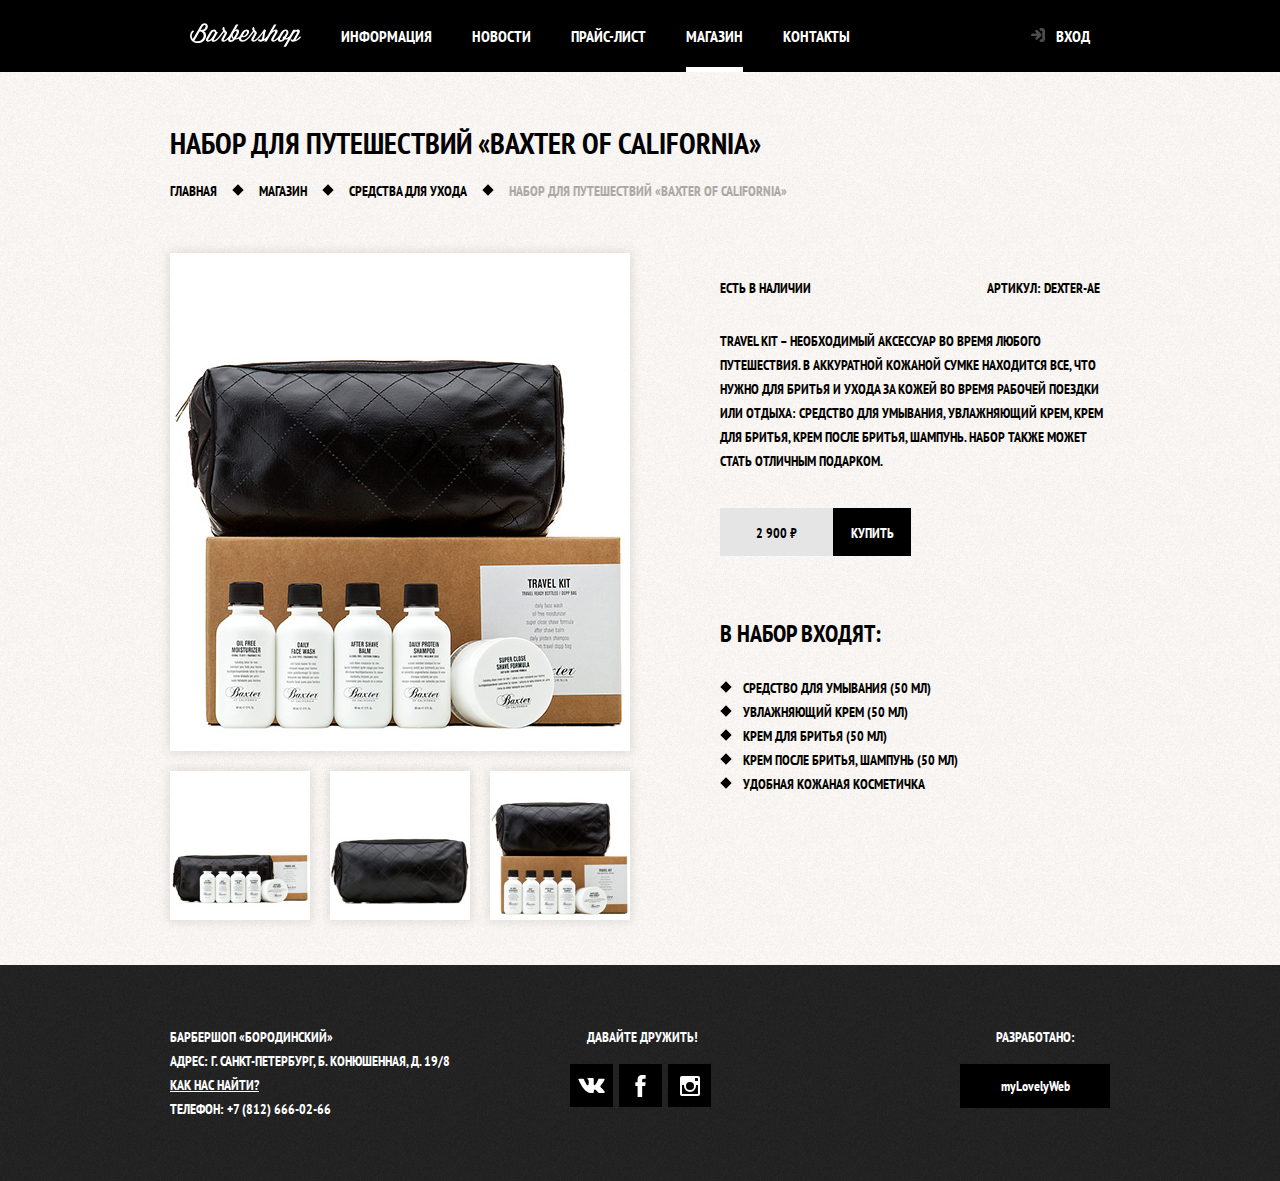
==== item.html @ a2dbd683 "first commit" ====
<!doctype html>
<html lang="ru">
<head>
  <meta charset="utf-8">
  <title>Набор для путешествий «Baxter of California»</title>
  <link href="https://fonts.googleapis.com/css?family=PT+Sans+Narrow:400,700&amp;subset=cyrillic" rel="stylesheet">
  <link href="css/normalize.css" rel="stylesheet">
  <link href="css/style.min.css" rel="stylesheet">
</head>
<body class="inner-page">
  <header class="header">
    <nav class="nav header__nav container">
      <a class="nav__logo" href="index.html">
        <img src="img/logo.svg" width="111" height="24" alt="Логотип барбершопа «Бородинский»">
      </a>
      <ul class="nav__site-nav">
        <li>
          <a class="nav__link" href="info.html">Информация</a>
        </li>
        <li>
          <a class="nav__link" href="news.html">Новости</a>
        </li>
        <li>
          <a class="nav__link" href="price.html">Прайс-лист</a>
        </li>
        <li class="site-nav__item--current">
          <a class="nav__link" href="#">Магазин</a>
        </li>
        <li>
          <a class="nav__link" href="contacts.html">Контакты</a>
        </li>
      </ul>
      <ul class="nav__user-nav">
        <li>
          <a class="login-link nav__link" href="login.html">Вход</a>
        </li>
      </ul>
    </nav>
  </header>
  <main>
    <div class="container">
      <h1 class="page-title">Набор для путешествий «Baxter of California»</h1>
      <ul class="breadcrumbs">
        <li>
          <a href="index.html">Главная</a>
        </li>
        <li>
          <a href="#">Магазин</a>
        </li>
        <li>
          <a href="#">Средства для ухода</a>
        </li>
        <li class="breadcrumbs-current">Набор для путешествий «Baxter of California»</li>
      </ul>
      <div class="catalog-columns">
        <section class="product-photos">
          <h2 class="visually-hidden">Изображения товара</h2>
          <p class="product-photos__full">
            <img src="img/product-big.jpg" width="460" height="498" alt="Фото всего набора">
          </p>
          <ul class="product-photos-preview product-photos__preview">
            <li>
              <img src="img/product-small-1.jpg" width="140" height="149" alt="Фото в анфас">
            </li>
            <li>
              <img src="img/product-small-2.jpg" width="140" height="149" alt="Фото в профиль">
            </li>
            <li>
              <img src="img/product-small-3.jpg" width="140" height="149" alt="Фото отдельной части">
            </li>
          </ul>
        </section>
        <section class="product-info">
          <h2 class="visually-hidden">Описание товара</h2>
          <div class="product-info__description">
            <p class="product-info__availability">Есть в наличии</p>
            <p class="product-article">Артикул: dexter-ae</p>
          </div>
          <p class="product-info__text">Travel Kit – необходимый аксессуар во время любого путешествия. В аккуратной кожаной сумке находится все, что нужно для бритья и ухода за кожей во время рабочей поездки или отдыха: средство для умывания, увлажняющий крем, крем для бритья, крем после бритья, шампунь. Набор также может стать отличным подарком.</p>
          <p class="product-info-price product-info__price">
            <b>2 900 ₽</b>
            <a class="btn product-info-price__btn" href="#">Купить</a>
          </p>
          <h3>В набор входят:</h3>
          <ul>
            <li>Средство для умывания (50 мл)</li>
            <li>Увлажняющий крем (50 мл)</li>
            <li>Крем для бритья (50 мл)</li>
            <li>Крем после бритья, шампунь (50 мл)</li>
            <li>Удобная кожаная косметичка</li>
          </ul>
        </section>
      </div>
    </div>
  </main>
  <footer class="footer">
    <div class="container footer__container">
      <p class="footer-contacts footer__contacts">
        Барбершоп «Бородинский»<br>
        Адрес: г. Санкт-Петербург, Б. Конюшенная, д. 19/8<br>
        <a href="img/map.html">Как нас найти?</a><br>
        Телефон: +7 (812) 666-02-66  
      </p>
      <div class="footer-social">
        <b>Давайте дружить!</b>
        <ul class="social-list footer-social__list">
          <li>
            <a class="social-btn" href="#">
              <span class="visually-hidden">Вконтакте</span>
              <svg xmlns="http://www.w3.org/2000/svg" viewBox="0 0 26.14 14.91" width="27" height="15"><path fill="#fff" d="M 26 13.47 l -0.09 -0.17 a 13.55 13.55 0 0 0 -2.6 -3 q -0.87 -0.83 -1.1 -1.12 A 1 1 0 0 1 22 8 a 10.27 10.27 0 0 1 1.22 -1.78 l 0.88 -1.16 q 2.35 -3.13 2 -4 L 26 0.94 a 0.8 0.8 0 0 0 -0.4 -0.22 a 2.14 2.14 0 0 0 -0.87 0 h -3.92 a 0.51 0.51 0 0 0 -0.27 0 h -0.3 a 0.6 0.6 0 0 0 -0.15 0.14 a 0.93 0.93 0 0 0 -0.14 0.24 a 22.22 22.22 0 0 1 -1.46 3.06 q -0.5 0.84 -0.93 1.46 a 7 7 0 0 1 -0.71 0.91 a 4.94 4.94 0 0 1 -0.52 0.47 q -0.23 0.18 -0.35 0.15 l -0.23 -0.05 a 0.9 0.9 0 0 1 -0.31 -0.33 a 1.49 1.49 0 0 1 -0.16 -0.53 V 1.6 a 3.14 3.14 0 0 0 0 -0.62 a 2.12 2.12 0 0 0 -0.14 -0.44 a 0.73 0.73 0 0 0 -0.28 -0.33 a 1.57 1.57 0 0 0 -0.46 -0.18 A 9 9 0 0 0 12.57 0 a 8.93 8.93 0 0 0 -3.25 0.33 a 1.83 1.83 0 0 0 -0.52 0.41 q -0.25 0.3 -0.07 0.33 a 1.67 1.67 0 0 1 1.16 0.59 l 0.08 0.16 a 2.6 2.6 0 0 1 0.19 0.63 a 6.32 6.32 0 0 1 0.12 1 a 10.59 10.59 0 0 1 0 1.7 q -0.07 0.71 -0.13 1.1 a 2.21 2.21 0 0 1 -0.18 0.64 a 2.69 2.69 0 0 1 -0.16 0.3 l -0.07 0.07 a 1 1 0 0 1 -0.37 0.07 a 0.86 0.86 0 0 1 -0.46 -0.19 a 3.27 3.27 0 0 1 -0.56 -0.52 a 7 7 0 0 1 -0.66 -0.93 q -0.37 -0.6 -0.76 -1.42 l -0.22 -0.39 q -0.2 -0.38 -0.56 -1.11 t -0.62 -1.43 A 0.9 0.9 0 0 0 5.2 0.9 h -0.07 a 0.93 0.93 0 0 0 -0.22 -0.16 A 1.44 1.44 0 0 0 4.6 0.65 L 0.87 0.68 A 1 1 0 0 0 0.1 0.94 L 0 1 a 0.44 0.44 0 0 0 0 0.22 a 1.08 1.08 0 0 0 0.08 0.37 Q 0.9 3.53 1.86 5.31 t 1.66 2.87 Q 4.23 9.27 5 10.24 t 1 1.24 l 0.37 0.41 l 0.34 0.33 a 8.06 8.06 0 0 0 1 0.78 a 16.34 16.34 0 0 0 1.4 0.9 a 7.6 7.6 0 0 0 1.79 0.72 a 6.19 6.19 0 0 0 2 0.22 h 1.57 a 1.08 1.08 0 0 0 0.72 -0.3 l 0.05 -0.07 a 0.9 0.9 0 0 0 0.1 -0.25 a 1.38 1.38 0 0 0 0 -0.37 a 4.48 4.48 0 0 1 0.09 -1.05 a 2.77 2.77 0 0 1 0.23 -0.71 a 1.74 1.74 0 0 1 0.29 -0.4 a 1.19 1.19 0 0 1 0.23 -0.2 h 0.11 a 0.86 0.86 0 0 1 0.77 0.21 a 4.52 4.52 0 0 1 0.83 0.79 q 0.39 0.47 0.93 1.05 a 6.41 6.41 0 0 0 1 0.87 l 0.27 0.16 a 3.31 3.31 0 0 0 0.71 0.3 a 1.53 1.53 0 0 0 0.76 0.07 l 3.48 -0.05 a 1.58 1.58 0 0 0 0.8 -0.17 a 0.68 0.68 0 0 0 0.34 -0.37 a 1.06 1.06 0 0 0 0 -0.46 a 1.71 1.71 0 0 0 -0.1 -0.36 Z" /></svg>
            </a>
          </li>
          <li><a class="social-btn" href="#"><span class="visually-hidden">Фейсбук</span><svg xmlns="http://www.w3.org/2000/svg" viewBox="0 0 10.15 21.74" width="19" height="22"><path fill="#fff" d="M 3.34 1.12 A 4.77 4.77 0 0 1 6.53 0 h 3.61 v 3.81 H 7.81 a 1.07 1.07 0 0 0 -1.09 0.83 v 2.55 h 3.42 c -0.08 1.23 -0.24 2.45 -0.41 3.67 h -3 v 10.87 H 2.21 V 10.86 H 0 V 7.21 h 2.19 V 3.66 a 3.83 3.83 0 0 1 1.15 -2.54 Z" /></svg></a></li>
          <li><a class="social-btn" href="#"><span class="visually-hidden">Инстаграм</span><svg xmlns="http://www.w3.org/2000/svg" viewBox="0 0 20 20" width="20" height="20"><path fill="#fff" d="M 18 0 H 2 a 2 2 0 0 0 -2 2 v 16 a 2 2 0 0 0 2 2 h 16 a 2 2 0 0 0 2 -2 V 2 a 2 2 0 0 0 -2 -2 Z m -8 6 a 4 4 0 1 1 -4 4 a 4 4 0 0 1 4 -4 Z M 2.5 18 a 0.47 0.47 0 0 1 -0.5 -0.5 V 9 h 2.1 a 3.4 3.4 0 0 0 -0.1 1 a 6 6 0 1 0 12 0 a 3.4 3.4 0 0 0 -0.1 -1 H 18 v 8.5 a 0.47 0.47 0 0 1 -0.5 0.5 Z M 18 4.5 a 0.47 0.47 0 0 1 -0.5 0.5 h -2 a 0.47 0.47 0 0 1 -0.5 -0.5 v -2 a 0.47 0.47 0 0 1 0.5 -0.5 h 2 a 0.47 0.47 0 0 1 0.5 0.5 Z" /></svg></a></li>
        </ul>
      </div><!-- footer-social -->
      <p class="footer-copyright footer__copyright">
        <b>Разработано:</b>
        <a class="btn footer-copyright__btn" href="https://github.com/myLovelyWeb">myLovelyWeb</a>
      </p>
    </div><!-- container footer__container -->
  </footer>
  <section class="modal modal-login">
    <h2>Личный кабинет</h2>
    <p class="modal-login__description">Введите пожалуйста свой логин и пароль</p>
    <form class="login-form" action="https://echo.htmlacademy.ru" method="post">
      <p>
        <label class="visually-hidden" for="user-login">Логин</label>
        <input class="login-form__icon-user" id="user-login" type="text" name="login" placeholder="Логин">
      </p>
      <p>
        <label class="visually-hidden" for="user-password">Пароль</label>
        <input class="login-form__icon-password" id="user-password" type="password" name="password" placeholder="Пароль">
      </p>
      <p class="login-password-info login-form__login-password-info">
        <label class="login-checkbox login-password-info__checkbox">
          <input class="visually-hidden" type="checkbox" name="remember">
          <span class="login-checkbox__indicator"></span>
          Запомните меня
        </label>
        <a class="login-password-info__restore" href="#">Я забыл пароль!</a>
      </p>
      <button class="btn login-form__btn" type="submit">Войти</button>
    </form>
    <button class="modal-close" type="button"><span class="visually-hidden">Закрыть</span></button>
  </section>
  <script src="js/login-popup.min.js"></script>
</body>
</html>
---- css/style.min.css ----
@-webkit-keyframes bounce{0%{-webkit-transform:translateY(-2000px);transform:translateY(-2000px)}70%{-webkit-transform:translateY(30px);transform:translateY(30px)}90%{-webkit-transform:translateY(-10px);transform:translateY(-10px)}to{-webkit-transform:translateY(0);transform:translateY(0)}}@keyframes bounce{0%{-webkit-transform:translateY(-2000px);transform:translateY(-2000px)}70%{-webkit-transform:translateY(30px);transform:translateY(30px)}90%{-webkit-transform:translateY(-10px);transform:translateY(-10px)}to{-webkit-transform:translateY(0);transform:translateY(0)}}@-webkit-keyframes shake{0%,to{-webkit-transform:translateX(0);transform:translateX(0)}10%,30%,50%,70%,90%{-webkit-transform:translateX(-10px);transform:translateX(-10px)}20%,40%,60%,80%{-webkit-transform:translateX(10px);transform:translateX(10px)}}@keyframes shake{0%,to{-webkit-transform:translateX(0);transform:translateX(0)}10%,30%,50%,70%,90%{-webkit-transform:translateX(-10px);transform:translateX(-10px)}20%,40%,60%,80%{-webkit-transform:translateX(10px);transform:translateX(10px)}}.index-page,.inner-page{min-width:960px;background-color:#000;background-image:url(../img/bg.jpg);background-position:top center;background-repeat:no-repeat}.inner-page{background-color:#f9f6f3;background-image:url(../img/pattern-light.jpg);background-position:0 0;background-repeat:repeat}.container{width:940px;margin:0 auto;padding:0 10px}.nav__container{display:-webkit-box;display:-ms-flexbox;display:flex;-webkit-box-pack:justify;-ms-flex-pack:justify;justify-content:space-between}.visually-hidden:not(:focus):not(:active),input[type=checkbox].visually-hidden,input[type=radio].visually-hidden{position:absolute;width:1px;height:1px;margin:-1px;padding:0;border:0;white-space:nowrap;-webkit-clip-path:inset(100%);clip-path:inset(100%);clip:rect(0 0 0 0);overflow:hidden}img{max-width:100%;height:auto}.btn{display:inline-block;min-width:140px;padding:10px 25px;border:0;-webkit-box-sizing:border-box;box-sizing:border-box;font-size:14px;line-height:18px;font-family:"PT Sans Narrow",sans-serif;font-weight:700;text-align:center;text-decoration:none;text-transform:uppercase;color:#fff;vertical-align:middle;background-color:#000;cursor:pointer}.btn:active,.btn:focus,.btn:hover,.pagination-item a:active,.pagination-item a:focus,.pagination-item a:hover{background-color:#663d15}.btn--disabled,.btn:disabled{cursor:default;opacity:.5;background-color:#000}.header__nav{display:-webkit-box;display:-ms-flexbox;display:flex;-webkit-box-orient:vertical;-webkit-box-direction:normal;-ms-flex-direction:column;flex-direction:column;-webkit-box-align:center;-ms-flex-align:center;align-items:center;margin-bottom:73px}.inner-page .header__nav{-webkit-box-orient:horizontal;-webkit-box-direction:normal;-ms-flex-direction:row;flex-direction:row;-webkit-box-align:start;-ms-flex-align:start;align-items:flex-start;margin-bottom:50px}.inner-page .header{background-color:#000}.nav__logo{-webkit-box-ordinal-group:3;-ms-flex-order:2;order:2;width:368px;height:153px}.inner-page .nav__logo{-webkit-box-ordinal-group:1;-ms-flex-order:0;order:0;width:111px;height:24px;padding:23px 20px}.nav__wrapper{width:100%;margin-bottom:60px;background-color:#000}.nav__site-nav{display:-webkit-box;display:-ms-flexbox;display:flex;-ms-flex-wrap:wrap;flex-wrap:wrap;width:620px;margin:0;padding:0;list-style:none}.site-nav__item--current{position:relative}.site-nav__item--current::after{content:"";position:absolute;right:20px;bottom:0;left:20px;height:5px;background-color:#fff}.nav__link{display:block;padding:26px 20px;font-size:16px;line-height:20px;font-family:"PT Sans Narrow",sans-serif;font-weight:700;text-decoration:none;text-transform:uppercase;color:#fff}.site-nav__item--current .nav__link{pointer-events:none}.nav__link:focus,.nav__link:hover{background-color:#242424}.nav__item--current::after{position:absolute;content:"";right:20px;bottom:0;left:20px;height:5px;background-color:#fff}.nav__user-nav{display:-webkit-box;display:-ms-flexbox;display:flex;max-width:140px;margin:0 0 0 auto;padding:0;list-style:none}.inner-page .user-nav{margin-left:auto}.login-link{position:relative;padding-left:50px}.login-link::before{position:absolute;content:"";top:27px;left:24px;width:16px;height:16px;background-image:url(../img/login.svg);background-repeat:no-repeat;background-position:0 0;opacity:.3}.login-link:active::before,.login-link:focus::before,.login-link:hover::before{opacity:1}.features{margin-bottom:77px}.features-list{display:-webkit-box;display:-ms-flexbox;display:flex;-webkit-box-pack:justify;-ms-flex-pack:justify;justify-content:space-between;margin:0;padding:0;list-style:none}.features-item{width:300px}.appointment h2,.contacts h2,.features-item h3,.features-item p,.gallery h2,.modal-login h2,.news h2{font-size:30px;line-height:42px;font-family:"PT Sans Narrow",sans-serif;font-weight:700;text-transform:uppercase}.features-item p{margin:0 10px;font-size:14px;line-height:24px;text-align:center;color:#f7f4f1}.features-item h3{position:relative;text-align:center;margin:0 0 60px;color:#f7f4f1}.features-item h3::after{position:absolute;content:"";bottom:-30px;left:50%;width:20px;height:20px;margin-left:-10px;background-color:#fff;-webkit-transform:rotate(45deg);-ms-transform:rotate(45deg);transform:rotate(45deg)}.index-columns{display:-webkit-box;display:-ms-flexbox;display:flex;-webkit-box-pack:justify;-ms-flex-pack:justify;justify-content:space-between;margin-bottom:35px;padding:45px 80px;background-color:#f8f5f2;background-image:url(../img/line.png),url(../img/pattern-light.jpg);background-position:center,0 0;background-repeat:no-repeat,repeat}.news{width:380px}.appointment h2,.contacts h2,.gallery h2,.modal-login h2,.news h2{margin:0 0 20px;color:#000}.news__list{margin:0 0 25px;padding:0;list-style:none}.news__item{margin-bottom:20px}.contacts p,.news-item p{text-transform:uppercase;color:#000}.news-item p,.news-item time{font-size:14px;line-height:24px;font-family:"PT Sans Narrow",sans-serif;font-weight:700}.news-item p{margin:0}.news-item time{text-transform:none;color:#000}.news__btn{margin-top:5px;line-height:24px}.gallery{width:300px}.gallery__container{position:relative;height:260px}.gallery-container__btn{position:absolute;bottom:0;width:140px;margin:0;line-height:24px;-webkit-box-sizing:border-box;box-sizing:border-box}.gallery-container__btn--back{left:0}.gallery-container__btn--next{right:0}.gallery__content{height:164px;margin:0;background-color:#ccc;border:7px solid #fff}.gallery-content img{width:286px;height:164px}.contacts{width:380px}.contacts p{margin:0 0 20px}.contacts__btn{margin-right:16px}.appointment{width:300px}.appointment-info{margin:0 0 10px;font-size:14px;line-height:24px;font-family:"PT Sans Narrow",sans-serif;font-weight:700;text-transform:uppercase;color:#000}.appointment__form{display:-webkit-box;display:-ms-flexbox;display:flex;-ms-flex-wrap:wrap;flex-wrap:wrap;-webkit-box-pack:justify;-ms-flex-pack:justify;justify-content:space-between}.appointment-form__item{width:140px;margin:0 0 10px}.appointment-form input,.appointment-form label,.contacts p{font-size:14px;line-height:24px;font-family:"PT Sans Narrow",sans-serif;font-weight:700}.appointment-form label{display:block;margin-bottom:9px;margin-left:15px;text-transform:uppercase;color:#000}.appointment-form input{width:140px;padding:8px 15px 7px;border:2px solid #000;-webkit-box-sizing:border-box;box-sizing:border-box;background-color:transparent}.appointment-form input::-webkit-input-placeholder{color:#000;opacity:.7}.appointment-form input:-ms-input-placeholder,.appointment-form input::-ms-input-placeholder{color:#000;opacity:.7}.appointment-form input::placeholder{color:#000;opacity:.7}.appointment-form input:focus{border-color:#663d15}.appointment-form__btn{width:100%;margin-top:10px;margin-right:0;line-height:24px}.footer{margin-top:65px;padding:60px 0;background-color:#212121;background-image:url(../img/pattern-dark.jpg);background-position:0 0;background-repeat:repeat}.inner-page .footer{margin-top:45px}.footer__container{display:-webkit-box;display:-ms-flexbox;display:flex}.footer-contacts a,.footer-copyright b,.footer-social b,.footer__contacts{font-size:14px;line-height:24px;font-family:"PT Sans Narrow",sans-serif;font-weight:700;text-transform:uppercase;color:#fff}.footer__contacts{width:320px;margin:0 80px 0 0}.footer-social{width:145px;text-align:center}.footer-copyright b,.footer-social b{display:block;margin-bottom:15px}.footer-social__list,.social-btn{display:-webkit-box;display:-ms-flexbox;display:flex}.social-list li{margin-bottom:10px}.footer-social__list{-ms-flex-wrap:wrap;flex-wrap:wrap;margin:0;padding:0;list-style:none;-webkit-box-pack:justify;-ms-flex-pack:justify;justify-content:space-between;width:141px}.social-btn{-webkit-box-align:center;-ms-flex-align:center;align-items:center;-webkit-box-pack:center;-ms-flex-pack:center;justify-content:center;width:43px;height:43px;background-color:#000}.social-btn:focus,.social-btn:hover{background-color:#fff}.social-btn:focus path,.social-btn:hover path{fill:#000}.footer__copyright{width:150px;margin:0 0 0 auto;text-align:center}.footer-copyright__btn{display:block;margin-right:0;line-height:24px;text-transform:none}.footer-copyright__btn:hover{color:#000;background-color:#fff}.modal{display:none;position:fixed;background-color:#f8f3f0;background-image:url(../img/pattern-light.jpg);background-position:0 0;background-repeat:repeat;-webkit-box-shadow:0 30px 50px rgba(0,0,0,.7);box-shadow:0 30px 50px rgba(0,0,0,.7)}.modal-error,.modal-show{-webkit-animation-duration:.6s;animation-duration:.6s}.modal-show{display:block;-webkit-animation-name:bounce;animation-name:bounce}.modal-error{-webkit-animation-name:shake;animation-name:shake}.modal-login{top:120px;left:50%;width:300px;margin-left:-230px;padding:50px 80px}.modal-close{position:absolute;top:8px;right:-32px;width:22px;height:22px;border:0;background-color:transparent;cursor:pointer}.modal-close::after,.modal-close::before{position:absolute;content:"";top:10px;left:2px;width:20px;height:3px;background-color:#d0d0d0}.modal-close::before{-webkit-transform:rotate(45deg);-ms-transform:rotate(45deg);transform:rotate(45deg)}.modal-close::after{-webkit-transform:rotate(-45deg);-ms-transform:rotate(-45deg);transform:rotate(-45deg)}.login-form input[type=password],.login-form input[type=text],.modal-login__description{font-size:14px;font-family:"PT Sans Narrow",sans-serif;font-weight:700;color:#000;text-transform:uppercase}.login-form p,.modal-login__description{margin:0 0 10px}.login-form p{font-size:14px}.login-form input[type=password],.login-form input[type=text]{width:300px;padding:10px 40px 10px 15px;border:2px solid #000;-webkit-box-sizing:border-box;box-sizing:border-box;background-color:#f9f6f3}.login-form input::-webkit-input-placeholder{color:#000}.login-form input:-ms-input-placeholder,.login-form input::-ms-input-placeholder{color:#000}.login-form input::placeholder{color:#000}.login-form input:focus{border-color:#663d15}.login-form__icon-password,.login-form__icon-user{background-position:270px center;background-repeat:no-repeat}.login-form__icon-user{background-image:url(../img/user.svg)}.login-form__icon-password{background-image:url(../img/lock.svg)}.login-password-info{display:-webkit-box;display:-ms-flexbox;display:flex;-ms-flex-wrap:wrap;flex-wrap:wrap;-webkit-box-pack:justify;-ms-flex-pack:justify;justify-content:space-between;margin:15px 0}.login-password-info__checkbox{position:relative;padding-left:30px;font-size:14px;line-height:20px;font-family:"PT Sans Narrow",sans-serif;font-weight:700;text-transform:uppercase;color:#000}.filter-input:focus+label,.filter-input:hover+label,.login-password-info__checkbox:focus,.login-password-info__checkbox:hover{color:#663d15}.login-checkbox input[type=checkbox]+.login-checkbox__indicator{position:absolute;top:0;left:0;width:17px;height:17px;border:2px solid #000}.login-checkbox input[type=checkbox]:focus+.login-checkbox__indicator{border-color:#663d15;outline:thin dotted;outline:5px auto -webkit-focus-ring-color}.login-checkbox input[type=checkbox]:checked+.login-checkbox__indicator::after,.login-checkbox input[type=checkbox]:checked+.login-checkbox__indicator::before{position:absolute;content:"";top:8px;left:1px;width:15px;height:2px;background-color:#000}.login-checkbox input[type=checkbox]:checked+.login-checkbox__indicator::before{-webkit-transform:rotate(45deg);-ms-transform:rotate(45deg);transform:rotate(45deg)}.login-checkbox input[type=checkbox]:checked+.login-checkbox__indicator::after{-webkit-transform:rotate(-45deg);-ms-transform:rotate(-45deg);transform:rotate(-45deg)}.login-password-info__restore{font-size:14px;line-height:20px;font-family:"PT Sans Narrow",sans-serif;font-weight:700;text-transform:uppercase;color:#000;text-decoration:underline}.login-password-info__restore:focus,.login-password-info__restore:hover{text-decoration:none;color:#663d15}.login-form__btn{width:100%;margin-top:15px;margin-right:0}.modal-map{top:50%;left:50%;width:780px;height:574px;margin-top:-287px;margin-left:-390px;border:7px solid #fff;-webkit-box-sizing:border-box;box-sizing:border-box}.modal-map iframe,.modal-map p{position:absolute;z-index:2}.modal-map p{margin:0;z-index:1}.breadcrumbs{display:-webkit-box;display:-ms-flexbox;display:flex;-webkit-box-pack:start;-ms-flex-pack:start;justify-content:flex-start;-ms-flex-wrap:wrap;flex-wrap:wrap;padding:0;margin:0 0 50px;list-style:none}.breadcrumbs li{position:relative;margin-right:42px}.breadcrumbs li::after{position:absolute;content:"";top:7px;right:-25px;width:8px;height:8px;background-color:#000;-webkit-transform:rotate(45deg);-ms-transform:rotate(45deg);transform:rotate(45deg)}.breadcrumbs li:last-child{margin-right:0;font-size:14px;line-height:24px;font-family:"PT Sans Narrow",sans-serif;font-weight:700;text-transform:uppercase;color:#aba9a7}.breadcrumbs li:last-child::after{display:none}.breadcrumbs a,.inner-content h1,.inner-content h2,.page-title{font-family:"PT Sans Narrow",sans-serif;font-weight:700;text-transform:uppercase}.breadcrumbs a{text-decoration:none}.inner-content{margin-bottom:75px}.inner-content h1,.inner-content h2,.page-title{color:#000}.inner-content h1,.page-title{margin:0 0 15px;padding:0;font-size:30px;line-height:42px}.inner-content h2,.inner-content h3{margin-top:60px;margin-bottom:30px;font-size:24px;line-height:30px}.inner-content h3{font-size:20px;line-height:24px}.inner-content h2+h3{margin-top:30px}.breadcrumbs a,.inner-content p,.inner-content td{color:#000;font-size:14px;line-height:24px}.inner-content p{margin:14px 0}.inner-content table{border-collapse:collapse}.inner-content .big-heading,.inner-content p,.inner-content td{font-family:"PT Sans Narrow",sans-serif;font-weight:700;text-transform:uppercase}.inner-content td{padding:8px 15px;border:2px solid #000}.inner-columns,.inner-content .big-heading{display:-webkit-box;display:-ms-flexbox;display:flex}.inner-content .big-heading{-webkit-box-align:center;-ms-flex-align:center;align-items:center;margin-top:50px;margin-bottom:65px;font-size:48px;line-height:48px;text-align:center}.inner-content .big-heading::after,.inner-content .big-heading::before{content:"";-webkit-box-flex:1;-ms-flex-positive:1;flex-grow:1;-ms-flex-negative:0;flex-shrink:0;width:50px;height:2px;background:#000}.inner-content .big-heading::before{margin-right:25px}.inner-content .big-heading::after{margin-left:25px}.inner-columns{-webkit-box-pack:justify;-ms-flex-pack:justify;justify-content:space-between;-ms-flex-wrap:wrap;flex-wrap:wrap;margin:50px 0}.inner-columns>h2:first-child{width:100%;margin-top:0}.inner-column-left,.inner-column-right{width:460px}.inner-column-left :first-child,.inner-column-right :first-child{margin-top:0}.inner-column-left :last-child,.inner-column-right :last-child{margin-bottom:0}.custom-list-1{margin:14px 0;padding:0;list-style:none}.custom-list-1 li{position:relative;margin-bottom:15px;padding-left:20px;font-size:14px;line-height:24px;font-family:"PT Sans Narrow",sans-serif;font-weight:700;text-transform:uppercase;color:#000}.custom-list-1 li::before{position:absolute;content:"";top:8px;left:0;width:8px;height:8px;background-color:#000;-webkit-transform:rotate(45deg);-ms-transform:rotate(45deg);transform:rotate(45deg)}.custom-table-1{width:100%}.custom-table-1 td{width:50%}.custom-table-1 td:last-child{text-align:center}.short-text{padding-right:80px}.catalog-columns{display:-webkit-box;display:-ms-flexbox;display:flex;-webkit-box-pack:justify;-ms-flex-pack:justify;justify-content:space-between}.filters{width:180px}.filter__fieldset{padding:0;margin:0 0 30px;border:0}.filter__fieldset:first-child{margin-bottom:35px}.filter__legend{margin-bottom:26px;font-size:24px;line-height:30px;font-family:"PT Sans Narrow",sans-serif;font-weight:700;text-transform:uppercase;color:#000}.filter ul,.product-info ul{margin:0;padding:0;list-style:none}.filter__option{margin-bottom:19px;padding-left:45px}.filter__option label{position:relative;display:block;font-size:14px;line-height:18px;font-family:"PT Sans Narrow",sans-serif;font-weight:700;text-transform:uppercase;cursor:pointer;-webkit-user-select:none;-moz-user-select:none;-ms-user-select:none;user-select:none}.filter-input-checkbox+label::before{position:absolute;content:"";top:0;left:-42px;width:16px;height:16px;border:2px solid #000}.filter-input-checkbox:checked+label::after{position:absolute;content:"";top:4px;left:-38px;width:12px;height:12px;background-image:url(../img/cross.svg);background-repeat:no-repeat;background-position:0 0}.filter-input-radio+label::before{position:absolute;content:"";top:-1px;left:-42px;width:16px;height:16px;border:2px solid #000;border-radius:50%}.filter-input-radio:checked+label::after{position:absolute;content:"";top:5px;left:-36px;width:8px;height:8px;background-color:#000;border-radius:50%}.filter-input:disabled+label{color:#000;opacity:.5}.filter__btn{min-width:112px;padding:12px 25px}.catalog{width:700px}.catalog__list{display:-webkit-box;display:-ms-flexbox;display:flex;-ms-flex-wrap:wrap;flex-wrap:wrap;-webkit-box-pack:justify;-ms-flex-pack:justify;justify-content:flex-start;margin:0 0 25px;padding:0;list-style:none}.catalog__item{width:220px;margin-right:20px;margin-bottom:20px;background-color:#fff;-webkit-box-shadow:0 0 10px rgba(0,0,0,.1);box-shadow:0 0 10px rgba(0,0,0,.1)}.catalog__item:hover{-webkit-box-shadow:0 0 10px rgba(0,0,0,.2);box-shadow:0 0 10px rgba(0,0,0,.2)}.catalog__item:nth-child(3n),.product-photos-preview li:nth-child(3n){margin-right:0}.catalog__link{display:-webkit-box;display:-ms-flexbox;display:flex;-webkit-box-orient:vertical;-webkit-box-direction:normal;-ms-flex-direction:column;flex-direction:column;text-decoration:none;color:#000}.catalog-link h3{-webkit-box-ordinal-group:2;-ms-flex-order:1;order:1;margin:17px 15px 12px 16px;font-size:14px;line-height:18px}.catalog-link__category,.catalog-link__title{display:block;font-size:14px;line-height:18px;font-family:"PT Sans Narrow",sans-serif;font-weight:700;text-decoration:none;text-transform:none}.catalog-link__title{text-transform:uppercase}.catalog-link__image{width:220px;height:165px;margin:0}.catalog__price,.pagination-list{display:-webkit-box;display:-ms-flexbox;display:flex;margin:0 15px 15px}.pagination-list{-ms-flex-wrap:wrap;flex-wrap:wrap;margin:0;padding:0;list-style:none}.catalog-price b,.catalog__price a{-webkit-box-sizing:border-box;box-sizing:border-box;line-height:20px}.catalog-price b{font-size:14px;font-family:"PT Sans Narrow",sans-serif;font-weight:700;text-align:center;background-color:#e5e5e5;min-width:112px;padding:13px 25px 11px;color:#000}.catalog__price a{min-width:80px;margin-right:0;padding:13px 18px 11px;color:#fff}.paginatiom-item--current,.pagination-item--current a:hover{background-color:#fff}.pagination-list__item{margin-right:5px}.pagination-list__item:last-child{margin-right:0}.pagination-item a{display:block;padding:10px 19px;line-height:18px;color:#fff;background-color:#000;text-decoration:none}.pagination-item a,.pagination-item--current a,.product-info-price b{font-size:14px;font-family:"PT Sans Narrow",sans-serif;font-weight:700}.pagination-item--current a{display:block;text-decoration:none;color:#000;padding:10px 19px;line-height:18px;background-color:#fff}.product-photos{width:460px}.product-photos__full{width:460px;height:498px;margin:0 0 20px;-webkit-box-shadow:0 0 10px 2px rgba(0,0,0,.1);box-shadow:0 0 10px 2px rgba(0,0,0,.1)}.product-photos__preview{display:-webkit-box;display:-ms-flexbox;display:flex;-webkit-box-pack:justify;-ms-flex-pack:justify;justify-content:space-between;margin:0;padding:0;list-style:none}.product-photos-preview li{width:140px;height:149px;margin-right:20px;-webkit-box-shadow:0 0 10px 2px rgba(0,0,0,.1);box-shadow:0 0 10px 2px rgba(0,0,0,.1)}.product-info{width:390px;padding-top:23px}.product-info__description{display:-webkit-box;display:-ms-flexbox;display:flex;-webkit-box-pack:justify;-ms-flex-pack:justify;justify-content:space-between;padding-right:10px;margin-bottom:29px}.product-info__availability{margin:0;width:200px}.product-article,.product-info__availability,.product-info__text{font-size:14px;line-height:24px;font-family:"PT Sans Narrow",sans-serif;font-weight:700;text-transform:uppercase;color:#000}.product-article{text-align:right;margin:0}.product-info__text{margin:0 0 35px}.product-info__price{display:-webkit-box;display:-ms-flexbox;display:flex;margin-bottom:63px}.product-info-price b{min-width:112px;padding:13px 36px 11px;line-height:24px;text-align:center;background-color:#e5e5e5;-webkit-box-sizing:border-box;box-sizing:border-box}.product-info-price__btn{padding:13px 17px 11px;min-width:78px;line-height:24px}.product-info h3,.product-info li{font-family:"PT Sans Narrow",sans-serif;font-weight:700;text-transform:uppercase;color:#000}.product-info h3{margin:0 0 27px;font-size:24px;line-height:30px}.product-info li{position:relative;padding-left:23px;font-size:14px;line-height:24px}.product-info li::before{position:absolute;content:"";top:7px;left:2px;width:8px;height:8px;background-color:#000;-webkit-transform:rotate(45deg);-ms-transform:rotate(45deg);transform:rotate(45deg)}
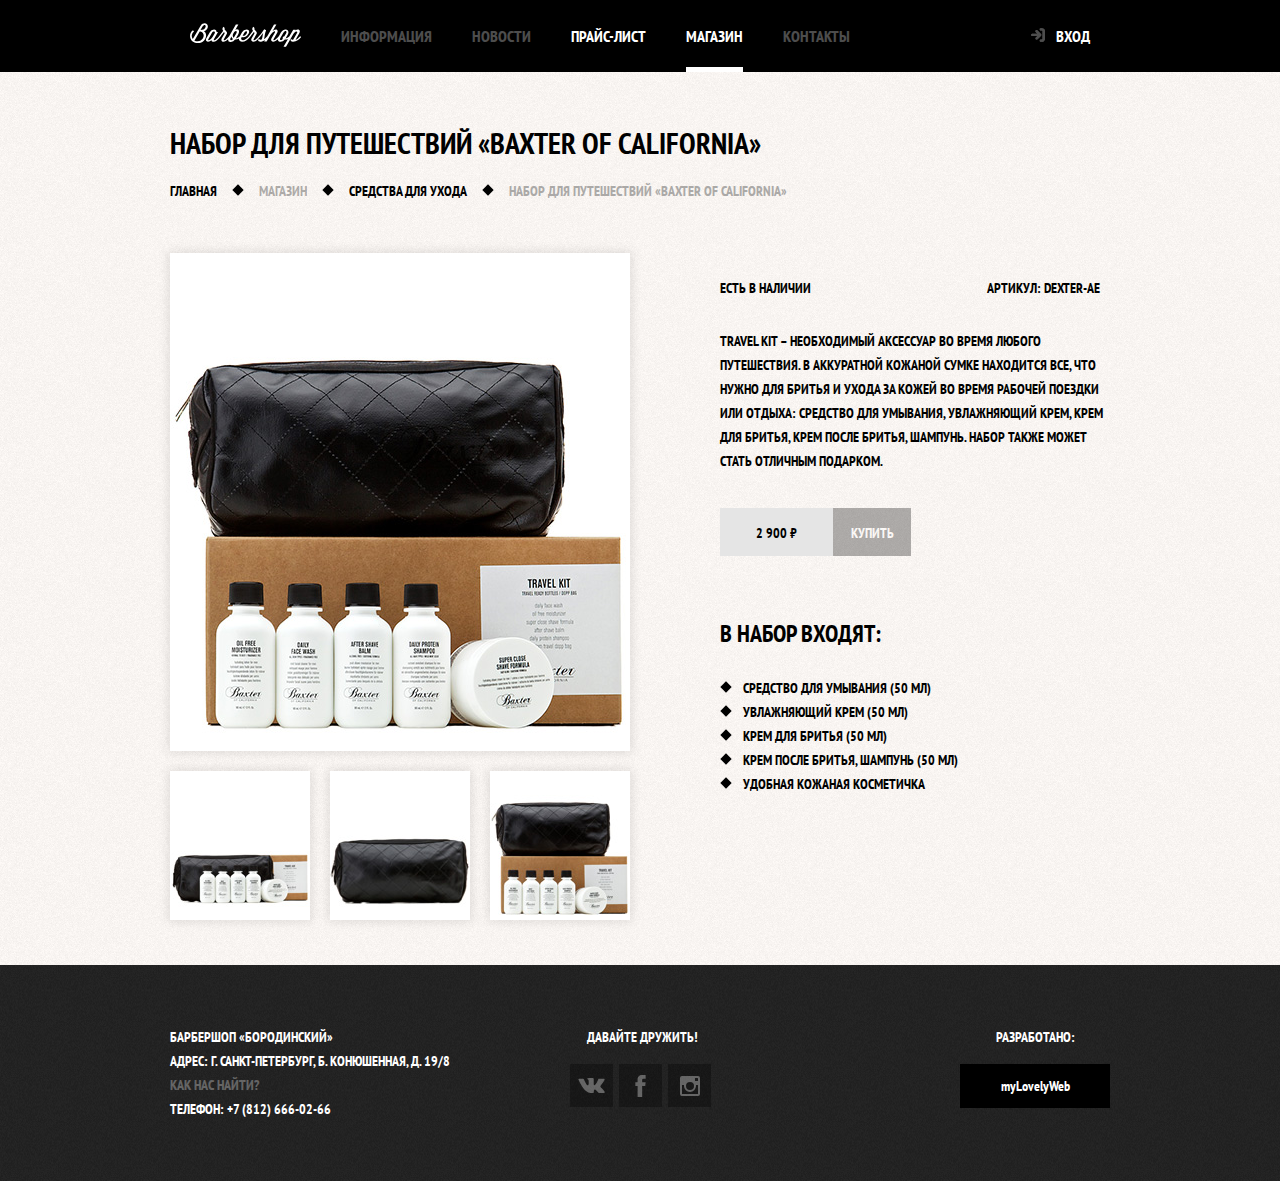
==== commit 31b39a36: "added disabled style for elements" ====
--- a/item.html
+++ b/item.html
@@ -1,149 +1,149 @@
-<!doctype html>
-<html lang="ru">
-<head>
-  <meta charset="utf-8">
-  <title>Набор для путешествий «Baxter of California»</title>
-  <link href="https://fonts.googleapis.com/css?family=PT+Sans+Narrow:400,700&amp;subset=cyrillic" rel="stylesheet">
-  <link href="css/normalize.css" rel="stylesheet">
-  <link href="css/style.min.css" rel="stylesheet">
-</head>
-<body class="inner-page">
-  <header class="header">
-    <nav class="nav header__nav container">
-      <a class="nav__logo" href="index.html">
-        <img src="img/logo.svg" width="111" height="24" alt="Логотип барбершопа «Бородинский»">
-      </a>
-      <ul class="nav__site-nav">
-        <li>
-          <a class="nav__link" href="info.html">Информация</a>
-        </li>
-        <li>
-          <a class="nav__link" href="news.html">Новости</a>
-        </li>
-        <li>
-          <a class="nav__link" href="price.html">Прайс-лист</a>
-        </li>
-        <li class="site-nav__item--current">
-          <a class="nav__link" href="#">Магазин</a>
-        </li>
-        <li>
-          <a class="nav__link" href="contacts.html">Контакты</a>
-        </li>
-      </ul>
-      <ul class="nav__user-nav">
-        <li>
-          <a class="login-link nav__link" href="login.html">Вход</a>
-        </li>
-      </ul>
-    </nav>
-  </header>
-  <main>
-    <div class="container">
-      <h1 class="page-title">Набор для путешествий «Baxter of California»</h1>
-      <ul class="breadcrumbs">
-        <li>
-          <a href="index.html">Главная</a>
-        </li>
-        <li>
-          <a href="#">Магазин</a>
-        </li>
-        <li>
-          <a href="#">Средства для ухода</a>
-        </li>
-        <li class="breadcrumbs-current">Набор для путешествий «Baxter of California»</li>
-      </ul>
-      <div class="catalog-columns">
-        <section class="product-photos">
-          <h2 class="visually-hidden">Изображения товара</h2>
-          <p class="product-photos__full">
-            <img src="img/product-big.jpg" width="460" height="498" alt="Фото всего набора">
-          </p>
-          <ul class="product-photos-preview product-photos__preview">
-            <li>
-              <img src="img/product-small-1.jpg" width="140" height="149" alt="Фото в анфас">
-            </li>
-            <li>
-              <img src="img/product-small-2.jpg" width="140" height="149" alt="Фото в профиль">
-            </li>
-            <li>
-              <img src="img/product-small-3.jpg" width="140" height="149" alt="Фото отдельной части">
-            </li>
-          </ul>
-        </section>
-        <section class="product-info">
-          <h2 class="visually-hidden">Описание товара</h2>
-          <div class="product-info__description">
-            <p class="product-info__availability">Есть в наличии</p>
-            <p class="product-article">Артикул: dexter-ae</p>
-          </div>
-          <p class="product-info__text">Travel Kit – необходимый аксессуар во время любого путешествия. В аккуратной кожаной сумке находится все, что нужно для бритья и ухода за кожей во время рабочей поездки или отдыха: средство для умывания, увлажняющий крем, крем для бритья, крем после бритья, шампунь. Набор также может стать отличным подарком.</p>
-          <p class="product-info-price product-info__price">
-            <b>2 900 ₽</b>
-            <a class="btn product-info-price__btn" href="#">Купить</a>
-          </p>
-          <h3>В набор входят:</h3>
-          <ul>
-            <li>Средство для умывания (50 мл)</li>
-            <li>Увлажняющий крем (50 мл)</li>
-            <li>Крем для бритья (50 мл)</li>
-            <li>Крем после бритья, шампунь (50 мл)</li>
-            <li>Удобная кожаная косметичка</li>
-          </ul>
-        </section>
-      </div>
-    </div>
-  </main>
-  <footer class="footer">
-    <div class="container footer__container">
-      <p class="footer-contacts footer__contacts">
-        Барбершоп «Бородинский»<br>
-        Адрес: г. Санкт-Петербург, Б. Конюшенная, д. 19/8<br>
-        <a href="img/map.html">Как нас найти?</a><br>
-        Телефон: +7 (812) 666-02-66  
-      </p>
-      <div class="footer-social">
-        <b>Давайте дружить!</b>
-        <ul class="social-list footer-social__list">
-          <li>
-            <a class="social-btn" href="#">
-              <span class="visually-hidden">Вконтакте</span>
-              <svg xmlns="http://www.w3.org/2000/svg" viewBox="0 0 26.14 14.91" width="27" height="15"><path fill="#fff" d="M 26 13.47 l -0.09 -0.17 a 13.55 13.55 0 0 0 -2.6 -3 q -0.87 -0.83 -1.1 -1.12 A 1 1 0 0 1 22 8 a 10.27 10.27 0 0 1 1.22 -1.78 l 0.88 -1.16 q 2.35 -3.13 2 -4 L 26 0.94 a 0.8 0.8 0 0 0 -0.4 -0.22 a 2.14 2.14 0 0 0 -0.87 0 h -3.92 a 0.51 0.51 0 0 0 -0.27 0 h -0.3 a 0.6 0.6 0 0 0 -0.15 0.14 a 0.93 0.93 0 0 0 -0.14 0.24 a 22.22 22.22 0 0 1 -1.46 3.06 q -0.5 0.84 -0.93 1.46 a 7 7 0 0 1 -0.71 0.91 a 4.94 4.94 0 0 1 -0.52 0.47 q -0.23 0.18 -0.35 0.15 l -0.23 -0.05 a 0.9 0.9 0 0 1 -0.31 -0.33 a 1.49 1.49 0 0 1 -0.16 -0.53 V 1.6 a 3.14 3.14 0 0 0 0 -0.62 a 2.12 2.12 0 0 0 -0.14 -0.44 a 0.73 0.73 0 0 0 -0.28 -0.33 a 1.57 1.57 0 0 0 -0.46 -0.18 A 9 9 0 0 0 12.57 0 a 8.93 8.93 0 0 0 -3.25 0.33 a 1.83 1.83 0 0 0 -0.52 0.41 q -0.25 0.3 -0.07 0.33 a 1.67 1.67 0 0 1 1.16 0.59 l 0.08 0.16 a 2.6 2.6 0 0 1 0.19 0.63 a 6.32 6.32 0 0 1 0.12 1 a 10.59 10.59 0 0 1 0 1.7 q -0.07 0.71 -0.13 1.1 a 2.21 2.21 0 0 1 -0.18 0.64 a 2.69 2.69 0 0 1 -0.16 0.3 l -0.07 0.07 a 1 1 0 0 1 -0.37 0.07 a 0.86 0.86 0 0 1 -0.46 -0.19 a 3.27 3.27 0 0 1 -0.56 -0.52 a 7 7 0 0 1 -0.66 -0.93 q -0.37 -0.6 -0.76 -1.42 l -0.22 -0.39 q -0.2 -0.38 -0.56 -1.11 t -0.62 -1.43 A 0.9 0.9 0 0 0 5.2 0.9 h -0.07 a 0.93 0.93 0 0 0 -0.22 -0.16 A 1.44 1.44 0 0 0 4.6 0.65 L 0.87 0.68 A 1 1 0 0 0 0.1 0.94 L 0 1 a 0.44 0.44 0 0 0 0 0.22 a 1.08 1.08 0 0 0 0.08 0.37 Q 0.9 3.53 1.86 5.31 t 1.66 2.87 Q 4.23 9.27 5 10.24 t 1 1.24 l 0.37 0.41 l 0.34 0.33 a 8.06 8.06 0 0 0 1 0.78 a 16.34 16.34 0 0 0 1.4 0.9 a 7.6 7.6 0 0 0 1.79 0.72 a 6.19 6.19 0 0 0 2 0.22 h 1.57 a 1.08 1.08 0 0 0 0.72 -0.3 l 0.05 -0.07 a 0.9 0.9 0 0 0 0.1 -0.25 a 1.38 1.38 0 0 0 0 -0.37 a 4.48 4.48 0 0 1 0.09 -1.05 a 2.77 2.77 0 0 1 0.23 -0.71 a 1.74 1.74 0 0 1 0.29 -0.4 a 1.19 1.19 0 0 1 0.23 -0.2 h 0.11 a 0.86 0.86 0 0 1 0.77 0.21 a 4.52 4.52 0 0 1 0.83 0.79 q 0.39 0.47 0.93 1.05 a 6.41 6.41 0 0 0 1 0.87 l 0.27 0.16 a 3.31 3.31 0 0 0 0.71 0.3 a 1.53 1.53 0 0 0 0.76 0.07 l 3.48 -0.05 a 1.58 1.58 0 0 0 0.8 -0.17 a 0.68 0.68 0 0 0 0.34 -0.37 a 1.06 1.06 0 0 0 0 -0.46 a 1.71 1.71 0 0 0 -0.1 -0.36 Z" /></svg>
-            </a>
-          </li>
-          <li><a class="social-btn" href="#"><span class="visually-hidden">Фейсбук</span><svg xmlns="http://www.w3.org/2000/svg" viewBox="0 0 10.15 21.74" width="19" height="22"><path fill="#fff" d="M 3.34 1.12 A 4.77 4.77 0 0 1 6.53 0 h 3.61 v 3.81 H 7.81 a 1.07 1.07 0 0 0 -1.09 0.83 v 2.55 h 3.42 c -0.08 1.23 -0.24 2.45 -0.41 3.67 h -3 v 10.87 H 2.21 V 10.86 H 0 V 7.21 h 2.19 V 3.66 a 3.83 3.83 0 0 1 1.15 -2.54 Z" /></svg></a></li>
-          <li><a class="social-btn" href="#"><span class="visually-hidden">Инстаграм</span><svg xmlns="http://www.w3.org/2000/svg" viewBox="0 0 20 20" width="20" height="20"><path fill="#fff" d="M 18 0 H 2 a 2 2 0 0 0 -2 2 v 16 a 2 2 0 0 0 2 2 h 16 a 2 2 0 0 0 2 -2 V 2 a 2 2 0 0 0 -2 -2 Z m -8 6 a 4 4 0 1 1 -4 4 a 4 4 0 0 1 4 -4 Z M 2.5 18 a 0.47 0.47 0 0 1 -0.5 -0.5 V 9 h 2.1 a 3.4 3.4 0 0 0 -0.1 1 a 6 6 0 1 0 12 0 a 3.4 3.4 0 0 0 -0.1 -1 H 18 v 8.5 a 0.47 0.47 0 0 1 -0.5 0.5 Z M 18 4.5 a 0.47 0.47 0 0 1 -0.5 0.5 h -2 a 0.47 0.47 0 0 1 -0.5 -0.5 v -2 a 0.47 0.47 0 0 1 0.5 -0.5 h 2 a 0.47 0.47 0 0 1 0.5 0.5 Z" /></svg></a></li>
-        </ul>
-      </div><!-- footer-social -->
-      <p class="footer-copyright footer__copyright">
-        <b>Разработано:</b>
-        <a class="btn footer-copyright__btn" href="https://github.com/myLovelyWeb">myLovelyWeb</a>
-      </p>
-    </div><!-- container footer__container -->
-  </footer>
-  <section class="modal modal-login">
-    <h2>Личный кабинет</h2>
-    <p class="modal-login__description">Введите пожалуйста свой логин и пароль</p>
-    <form class="login-form" action="https://echo.htmlacademy.ru" method="post">
-      <p>
-        <label class="visually-hidden" for="user-login">Логин</label>
-        <input class="login-form__icon-user" id="user-login" type="text" name="login" placeholder="Логин">
-      </p>
-      <p>
-        <label class="visually-hidden" for="user-password">Пароль</label>
-        <input class="login-form__icon-password" id="user-password" type="password" name="password" placeholder="Пароль">
-      </p>
-      <p class="login-password-info login-form__login-password-info">
-        <label class="login-checkbox login-password-info__checkbox">
-          <input class="visually-hidden" type="checkbox" name="remember">
-          <span class="login-checkbox__indicator"></span>
-          Запомните меня
-        </label>
-        <a class="login-password-info__restore" href="#">Я забыл пароль!</a>
-      </p>
-      <button class="btn login-form__btn" type="submit">Войти</button>
-    </form>
-    <button class="modal-close" type="button"><span class="visually-hidden">Закрыть</span></button>
-  </section>
-  <script src="js/login-popup.min.js"></script>
-</body>
-</html>+<!doctype html>
+<html lang="ru">
+<head>
+  <meta charset="utf-8">
+  <title>Набор для путешествий «Baxter of California»</title>
+  <link href="https://fonts.googleapis.com/css?family=PT+Sans+Narrow:400,700&amp;subset=cyrillic" rel="stylesheet">
+  <link href="css/normalize.css" rel="stylesheet">
+  <link href="css/style.min.css" rel="stylesheet">
+</head>
+<body class="inner-page">
+  <header class="header">
+    <nav class="nav header__nav container">
+      <a class="nav__logo" href="index.html">
+        <img src="img/logo.svg" width="111" height="24" alt="Логотип барбершопа «Бородинский»">
+      </a>
+      <ul class="nav__site-nav">
+        <li>
+          <a class="nav__link">Информация</a>
+        </li>
+        <li>
+          <a class="nav__link">Новости</a>
+        </li>
+        <li>
+          <a class="nav__link" href="price.html">Прайс-лист</a>
+        </li>
+        <li class="site-nav__item--current">
+          <a class="nav__link" href="#">Магазин</a>
+        </li>
+        <li>
+          <a class="nav__link">Контакты</a>
+        </li>
+      </ul>
+      <ul class="nav__user-nav">
+        <li>
+          <a class="login-link nav__link" href="login.html">Вход</a>
+        </li>
+      </ul>
+    </nav>
+  </header>
+  <main>
+    <div class="container">
+      <h1 class="page-title">Набор для путешествий «Baxter of California»</h1>
+      <ul class="breadcrumbs">
+        <li>
+          <a href="index.html">Главная</a>
+        </li>
+        <li>
+          <a>Магазин</a>
+        </li>
+        <li>
+          <a href="shop.html">Средства для ухода</a>
+        </li>
+        <li class="breadcrumbs-current">Набор для путешествий «Baxter of California»</li>
+      </ul>
+      <div class="catalog-columns">
+        <section class="product-photos">
+          <h2 class="visually-hidden">Изображения товара</h2>
+          <p class="product-photos__full">
+            <img src="img/product-big.jpg" width="460" height="498" alt="Фото всего набора">
+          </p>
+          <ul class="product-photos-preview product-photos__preview">
+            <li>
+              <img src="img/product-small-1.jpg" width="140" height="149" alt="Фото в анфас">
+            </li>
+            <li>
+              <img src="img/product-small-2.jpg" width="140" height="149" alt="Фото в профиль">
+            </li>
+            <li>
+              <img src="img/product-small-3.jpg" width="140" height="149" alt="Фото отдельной части">
+            </li>
+          </ul>
+        </section>
+        <section class="product-info">
+          <h2 class="visually-hidden">Описание товара</h2>
+          <div class="product-info__description">
+            <p class="product-info__availability">Есть в наличии</p>
+            <p class="product-article">Артикул: dexter-ae</p>
+          </div>
+          <p class="product-info__text">Travel Kit – необходимый аксессуар во время любого путешествия. В аккуратной кожаной сумке находится все, что нужно для бритья и ухода за кожей во время рабочей поездки или отдыха: средство для умывания, увлажняющий крем, крем для бритья, крем после бритья, шампунь. Набор также может стать отличным подарком.</p>
+          <p class="product-info-price product-info__price">
+            <b>2 900 ₽</b>
+            <a class="btn product-info-price__btn" href="#">Купить</a>
+          </p>
+          <h3>В набор входят:</h3>
+          <ul>
+            <li>Средство для умывания (50 мл)</li>
+            <li>Увлажняющий крем (50 мл)</li>
+            <li>Крем для бритья (50 мл)</li>
+            <li>Крем после бритья, шампунь (50 мл)</li>
+            <li>Удобная кожаная косметичка</li>
+          </ul>
+        </section>
+      </div>
+    </div>
+  </main>
+  <footer class="footer">
+    <div class="container footer__container">
+      <p class="footer-contacts footer__contacts">
+        Барбершоп «Бородинский»<br>
+        Адрес: г. Санкт-Петербург, Б. Конюшенная, д. 19/8<br>
+        <a>Как нас найти?</a><br>
+        Телефон: +7 (812) 666-02-66
+      </p>
+      <div class="footer-social">
+        <b>Давайте дружить!</b>
+        <ul class="social-list footer-social__list">
+          <li>
+            <a class="social-btn">
+              <span class="visually-hidden">Вконтакте</span>
+              <svg xmlns="http://www.w3.org/2000/svg" viewBox="0 0 26.14 14.91" width="27" height="15"><path fill="#fff" d="M 26 13.47 l -0.09 -0.17 a 13.55 13.55 0 0 0 -2.6 -3 q -0.87 -0.83 -1.1 -1.12 A 1 1 0 0 1 22 8 a 10.27 10.27 0 0 1 1.22 -1.78 l 0.88 -1.16 q 2.35 -3.13 2 -4 L 26 0.94 a 0.8 0.8 0 0 0 -0.4 -0.22 a 2.14 2.14 0 0 0 -0.87 0 h -3.92 a 0.51 0.51 0 0 0 -0.27 0 h -0.3 a 0.6 0.6 0 0 0 -0.15 0.14 a 0.93 0.93 0 0 0 -0.14 0.24 a 22.22 22.22 0 0 1 -1.46 3.06 q -0.5 0.84 -0.93 1.46 a 7 7 0 0 1 -0.71 0.91 a 4.94 4.94 0 0 1 -0.52 0.47 q -0.23 0.18 -0.35 0.15 l -0.23 -0.05 a 0.9 0.9 0 0 1 -0.31 -0.33 a 1.49 1.49 0 0 1 -0.16 -0.53 V 1.6 a 3.14 3.14 0 0 0 0 -0.62 a 2.12 2.12 0 0 0 -0.14 -0.44 a 0.73 0.73 0 0 0 -0.28 -0.33 a 1.57 1.57 0 0 0 -0.46 -0.18 A 9 9 0 0 0 12.57 0 a 8.93 8.93 0 0 0 -3.25 0.33 a 1.83 1.83 0 0 0 -0.52 0.41 q -0.25 0.3 -0.07 0.33 a 1.67 1.67 0 0 1 1.16 0.59 l 0.08 0.16 a 2.6 2.6 0 0 1 0.19 0.63 a 6.32 6.32 0 0 1 0.12 1 a 10.59 10.59 0 0 1 0 1.7 q -0.07 0.71 -0.13 1.1 a 2.21 2.21 0 0 1 -0.18 0.64 a 2.69 2.69 0 0 1 -0.16 0.3 l -0.07 0.07 a 1 1 0 0 1 -0.37 0.07 a 0.86 0.86 0 0 1 -0.46 -0.19 a 3.27 3.27 0 0 1 -0.56 -0.52 a 7 7 0 0 1 -0.66 -0.93 q -0.37 -0.6 -0.76 -1.42 l -0.22 -0.39 q -0.2 -0.38 -0.56 -1.11 t -0.62 -1.43 A 0.9 0.9 0 0 0 5.2 0.9 h -0.07 a 0.93 0.93 0 0 0 -0.22 -0.16 A 1.44 1.44 0 0 0 4.6 0.65 L 0.87 0.68 A 1 1 0 0 0 0.1 0.94 L 0 1 a 0.44 0.44 0 0 0 0 0.22 a 1.08 1.08 0 0 0 0.08 0.37 Q 0.9 3.53 1.86 5.31 t 1.66 2.87 Q 4.23 9.27 5 10.24 t 1 1.24 l 0.37 0.41 l 0.34 0.33 a 8.06 8.06 0 0 0 1 0.78 a 16.34 16.34 0 0 0 1.4 0.9 a 7.6 7.6 0 0 0 1.79 0.72 a 6.19 6.19 0 0 0 2 0.22 h 1.57 a 1.08 1.08 0 0 0 0.72 -0.3 l 0.05 -0.07 a 0.9 0.9 0 0 0 0.1 -0.25 a 1.38 1.38 0 0 0 0 -0.37 a 4.48 4.48 0 0 1 0.09 -1.05 a 2.77 2.77 0 0 1 0.23 -0.71 a 1.74 1.74 0 0 1 0.29 -0.4 a 1.19 1.19 0 0 1 0.23 -0.2 h 0.11 a 0.86 0.86 0 0 1 0.77 0.21 a 4.52 4.52 0 0 1 0.83 0.79 q 0.39 0.47 0.93 1.05 a 6.41 6.41 0 0 0 1 0.87 l 0.27 0.16 a 3.31 3.31 0 0 0 0.71 0.3 a 1.53 1.53 0 0 0 0.76 0.07 l 3.48 -0.05 a 1.58 1.58 0 0 0 0.8 -0.17 a 0.68 0.68 0 0 0 0.34 -0.37 a 1.06 1.06 0 0 0 0 -0.46 a 1.71 1.71 0 0 0 -0.1 -0.36 Z" /></svg>
+            </a>
+          </li>
+          <li><a class="social-btn"><span class="visually-hidden">Фейсбук</span><svg xmlns="http://www.w3.org/2000/svg" viewBox="0 0 10.15 21.74" width="19" height="22"><path fill="#fff" d="M 3.34 1.12 A 4.77 4.77 0 0 1 6.53 0 h 3.61 v 3.81 H 7.81 a 1.07 1.07 0 0 0 -1.09 0.83 v 2.55 h 3.42 c -0.08 1.23 -0.24 2.45 -0.41 3.67 h -3 v 10.87 H 2.21 V 10.86 H 0 V 7.21 h 2.19 V 3.66 a 3.83 3.83 0 0 1 1.15 -2.54 Z" /></svg></a></li>
+          <li><a class="social-btn"><span class="visually-hidden">Инстаграм</span><svg xmlns="http://www.w3.org/2000/svg" viewBox="0 0 20 20" width="20" height="20"><path fill="#fff" d="M 18 0 H 2 a 2 2 0 0 0 -2 2 v 16 a 2 2 0 0 0 2 2 h 16 a 2 2 0 0 0 2 -2 V 2 a 2 2 0 0 0 -2 -2 Z m -8 6 a 4 4 0 1 1 -4 4 a 4 4 0 0 1 4 -4 Z M 2.5 18 a 0.47 0.47 0 0 1 -0.5 -0.5 V 9 h 2.1 a 3.4 3.4 0 0 0 -0.1 1 a 6 6 0 1 0 12 0 a 3.4 3.4 0 0 0 -0.1 -1 H 18 v 8.5 a 0.47 0.47 0 0 1 -0.5 0.5 Z M 18 4.5 a 0.47 0.47 0 0 1 -0.5 0.5 h -2 a 0.47 0.47 0 0 1 -0.5 -0.5 v -2 a 0.47 0.47 0 0 1 0.5 -0.5 h 2 a 0.47 0.47 0 0 1 0.5 0.5 Z" /></svg></a></li>
+        </ul>
+      </div><!-- footer-social -->
+      <p class="footer-copyright footer__copyright">
+        <b>Разработано:</b>
+        <a class="btn footer-copyright__btn" href="https://github.com/myLovelyWeb">myLovelyWeb</a>
+      </p>
+    </div><!-- container footer__container -->
+  </footer>
+  <section class="modal modal-login">
+    <h2>Личный кабинет</h2>
+    <p class="modal-login__description">Введите пожалуйста свой логин и пароль</p>
+    <form class="login-form" action="https://echo.htmlacademy.ru" method="post">
+      <p>
+        <label class="visually-hidden" for="user-login">Логин</label>
+        <input class="login-form__icon-user" id="user-login" type="text" name="login" placeholder="Логин">
+      </p>
+      <p>
+        <label class="visually-hidden" for="user-password">Пароль</label>
+        <input class="login-form__icon-password" id="user-password" type="password" name="password" placeholder="Пароль">
+      </p>
+      <p class="login-password-info login-form__login-password-info">
+        <label class="login-checkbox login-password-info__checkbox">
+          <input class="visually-hidden" type="checkbox" name="remember">
+          <span class="login-checkbox__indicator"></span>
+          Запомните меня
+        </label>
+        <a class="login-password-info__restore">Я забыл пароль!</a>
+      </p>
+      <button class="btn login-form__btn" type="submit">Войти</button>
+    </form>
+    <button class="modal-close" type="button"><span class="visually-hidden">Закрыть</span></button>
+  </section>
+  <script src="js/login-popup.min.js"></script>
+</body>
+</html>
--- a/css/style.min.css
+++ b/css/style.min.css
@@ -1 +1 @@
-@-webkit-keyframes bounce{0%{-webkit-transform:translateY(-2000px);transform:translateY(-2000px)}70%{-webkit-transform:translateY(30px);transform:translateY(30px)}90%{-webkit-transform:translateY(-10px);transform:translateY(-10px)}to{-webkit-transform:translateY(0);transform:translateY(0)}}@keyframes bounce{0%{-webkit-transform:translateY(-2000px);transform:translateY(-2000px)}70%{-webkit-transform:translateY(30px);transform:translateY(30px)}90%{-webkit-transform:translateY(-10px);transform:translateY(-10px)}to{-webkit-transform:translateY(0);transform:translateY(0)}}@-webkit-keyframes shake{0%,to{-webkit-transform:translateX(0);transform:translateX(0)}10%,30%,50%,70%,90%{-webkit-transform:translateX(-10px);transform:translateX(-10px)}20%,40%,60%,80%{-webkit-transform:translateX(10px);transform:translateX(10px)}}@keyframes shake{0%,to{-webkit-transform:translateX(0);transform:translateX(0)}10%,30%,50%,70%,90%{-webkit-transform:translateX(-10px);transform:translateX(-10px)}20%,40%,60%,80%{-webkit-transform:translateX(10px);transform:translateX(10px)}}.index-page,.inner-page{min-width:960px;background-color:#000;background-image:url(../img/bg.jpg);background-position:top center;background-repeat:no-repeat}.inner-page{background-color:#f9f6f3;background-image:url(../img/pattern-light.jpg);background-position:0 0;background-repeat:repeat}.container{width:940px;margin:0 auto;padding:0 10px}.nav__container{display:-webkit-box;display:-ms-flexbox;display:flex;-webkit-box-pack:justify;-ms-flex-pack:justify;justify-content:space-between}.visually-hidden:not(:focus):not(:active),input[type=checkbox].visually-hidden,input[type=radio].visually-hidden{position:absolute;width:1px;height:1px;margin:-1px;padding:0;border:0;white-space:nowrap;-webkit-clip-path:inset(100%);clip-path:inset(100%);clip:rect(0 0 0 0);overflow:hidden}img{max-width:100%;height:auto}.btn{display:inline-block;min-width:140px;padding:10px 25px;border:0;-webkit-box-sizing:border-box;box-sizing:border-box;font-size:14px;line-height:18px;font-family:"PT Sans Narrow",sans-serif;font-weight:700;text-align:center;text-decoration:none;text-transform:uppercase;color:#fff;vertical-align:middle;background-color:#000;cursor:pointer}.btn:active,.btn:focus,.btn:hover,.pagination-item a:active,.pagination-item a:focus,.pagination-item a:hover{background-color:#663d15}.btn--disabled,.btn:disabled{cursor:default;opacity:.5;background-color:#000}.header__nav{display:-webkit-box;display:-ms-flexbox;display:flex;-webkit-box-orient:vertical;-webkit-box-direction:normal;-ms-flex-direction:column;flex-direction:column;-webkit-box-align:center;-ms-flex-align:center;align-items:center;margin-bottom:73px}.inner-page .header__nav{-webkit-box-orient:horizontal;-webkit-box-direction:normal;-ms-flex-direction:row;flex-direction:row;-webkit-box-align:start;-ms-flex-align:start;align-items:flex-start;margin-bottom:50px}.inner-page .header{background-color:#000}.nav__logo{-webkit-box-ordinal-group:3;-ms-flex-order:2;order:2;width:368px;height:153px}.inner-page .nav__logo{-webkit-box-ordinal-group:1;-ms-flex-order:0;order:0;width:111px;height:24px;padding:23px 20px}.nav__wrapper{width:100%;margin-bottom:60px;background-color:#000}.nav__site-nav{display:-webkit-box;display:-ms-flexbox;display:flex;-ms-flex-wrap:wrap;flex-wrap:wrap;width:620px;margin:0;padding:0;list-style:none}.site-nav__item--current{position:relative}.site-nav__item--current::after{content:"";position:absolute;right:20px;bottom:0;left:20px;height:5px;background-color:#fff}.nav__link{display:block;padding:26px 20px;font-size:16px;line-height:20px;font-family:"PT Sans Narrow",sans-serif;font-weight:700;text-decoration:none;text-transform:uppercase;color:#fff}.site-nav__item--current .nav__link{pointer-events:none}.nav__link:focus,.nav__link:hover{background-color:#242424}.nav__item--current::after{position:absolute;content:"";right:20px;bottom:0;left:20px;height:5px;background-color:#fff}.nav__user-nav{display:-webkit-box;display:-ms-flexbox;display:flex;max-width:140px;margin:0 0 0 auto;padding:0;list-style:none}.inner-page .user-nav{margin-left:auto}.login-link{position:relative;padding-left:50px}.login-link::before{position:absolute;content:"";top:27px;left:24px;width:16px;height:16px;background-image:url(../img/login.svg);background-repeat:no-repeat;background-position:0 0;opacity:.3}.login-link:active::before,.login-link:focus::before,.login-link:hover::before{opacity:1}.features{margin-bottom:77px}.features-list{display:-webkit-box;display:-ms-flexbox;display:flex;-webkit-box-pack:justify;-ms-flex-pack:justify;justify-content:space-between;margin:0;padding:0;list-style:none}.features-item{width:300px}.appointment h2,.contacts h2,.features-item h3,.features-item p,.gallery h2,.modal-login h2,.news h2{font-size:30px;line-height:42px;font-family:"PT Sans Narrow",sans-serif;font-weight:700;text-transform:uppercase}.features-item p{margin:0 10px;font-size:14px;line-height:24px;text-align:center;color:#f7f4f1}.features-item h3{position:relative;text-align:center;margin:0 0 60px;color:#f7f4f1}.features-item h3::after{position:absolute;content:"";bottom:-30px;left:50%;width:20px;height:20px;margin-left:-10px;background-color:#fff;-webkit-transform:rotate(45deg);-ms-transform:rotate(45deg);transform:rotate(45deg)}.index-columns{display:-webkit-box;display:-ms-flexbox;display:flex;-webkit-box-pack:justify;-ms-flex-pack:justify;justify-content:space-between;margin-bottom:35px;padding:45px 80px;background-color:#f8f5f2;background-image:url(../img/line.png),url(../img/pattern-light.jpg);background-position:center,0 0;background-repeat:no-repeat,repeat}.news{width:380px}.appointment h2,.contacts h2,.gallery h2,.modal-login h2,.news h2{margin:0 0 20px;color:#000}.news__list{margin:0 0 25px;padding:0;list-style:none}.news__item{margin-bottom:20px}.contacts p,.news-item p{text-transform:uppercase;color:#000}.news-item p,.news-item time{font-size:14px;line-height:24px;font-family:"PT Sans Narrow",sans-serif;font-weight:700}.news-item p{margin:0}.news-item time{text-transform:none;color:#000}.news__btn{margin-top:5px;line-height:24px}.gallery{width:300px}.gallery__container{position:relative;height:260px}.gallery-container__btn{position:absolute;bottom:0;width:140px;margin:0;line-height:24px;-webkit-box-sizing:border-box;box-sizing:border-box}.gallery-container__btn--back{left:0}.gallery-container__btn--next{right:0}.gallery__content{height:164px;margin:0;background-color:#ccc;border:7px solid #fff}.gallery-content img{width:286px;height:164px}.contacts{width:380px}.contacts p{margin:0 0 20px}.contacts__btn{margin-right:16px}.appointment{width:300px}.appointment-info{margin:0 0 10px;font-size:14px;line-height:24px;font-family:"PT Sans Narrow",sans-serif;font-weight:700;text-transform:uppercase;color:#000}.appointment__form{display:-webkit-box;display:-ms-flexbox;display:flex;-ms-flex-wrap:wrap;flex-wrap:wrap;-webkit-box-pack:justify;-ms-flex-pack:justify;justify-content:space-between}.appointment-form__item{width:140px;margin:0 0 10px}.appointment-form input,.appointment-form label,.contacts p{font-size:14px;line-height:24px;font-family:"PT Sans Narrow",sans-serif;font-weight:700}.appointment-form label{display:block;margin-bottom:9px;margin-left:15px;text-transform:uppercase;color:#000}.appointment-form input{width:140px;padding:8px 15px 7px;border:2px solid #000;-webkit-box-sizing:border-box;box-sizing:border-box;background-color:transparent}.appointment-form input::-webkit-input-placeholder{color:#000;opacity:.7}.appointment-form input:-ms-input-placeholder,.appointment-form input::-ms-input-placeholder{color:#000;opacity:.7}.appointment-form input::placeholder{color:#000;opacity:.7}.appointment-form input:focus{border-color:#663d15}.appointment-form__btn{width:100%;margin-top:10px;margin-right:0;line-height:24px}.footer{margin-top:65px;padding:60px 0;background-color:#212121;background-image:url(../img/pattern-dark.jpg);background-position:0 0;background-repeat:repeat}.inner-page .footer{margin-top:45px}.footer__container{display:-webkit-box;display:-ms-flexbox;display:flex}.footer-contacts a,.footer-copyright b,.footer-social b,.footer__contacts{font-size:14px;line-height:24px;font-family:"PT Sans Narrow",sans-serif;font-weight:700;text-transform:uppercase;color:#fff}.footer__contacts{width:320px;margin:0 80px 0 0}.footer-social{width:145px;text-align:center}.footer-copyright b,.footer-social b{display:block;margin-bottom:15px}.footer-social__list,.social-btn{display:-webkit-box;display:-ms-flexbox;display:flex}.social-list li{margin-bottom:10px}.footer-social__list{-ms-flex-wrap:wrap;flex-wrap:wrap;margin:0;padding:0;list-style:none;-webkit-box-pack:justify;-ms-flex-pack:justify;justify-content:space-between;width:141px}.social-btn{-webkit-box-align:center;-ms-flex-align:center;align-items:center;-webkit-box-pack:center;-ms-flex-pack:center;justify-content:center;width:43px;height:43px;background-color:#000}.social-btn:focus,.social-btn:hover{background-color:#fff}.social-btn:focus path,.social-btn:hover path{fill:#000}.footer__copyright{width:150px;margin:0 0 0 auto;text-align:center}.footer-copyright__btn{display:block;margin-right:0;line-height:24px;text-transform:none}.footer-copyright__btn:hover{color:#000;background-color:#fff}.modal{display:none;position:fixed;background-color:#f8f3f0;background-image:url(../img/pattern-light.jpg);background-position:0 0;background-repeat:repeat;-webkit-box-shadow:0 30px 50px rgba(0,0,0,.7);box-shadow:0 30px 50px rgba(0,0,0,.7)}.modal-error,.modal-show{-webkit-animation-duration:.6s;animation-duration:.6s}.modal-show{display:block;-webkit-animation-name:bounce;animation-name:bounce}.modal-error{-webkit-animation-name:shake;animation-name:shake}.modal-login{top:120px;left:50%;width:300px;margin-left:-230px;padding:50px 80px}.modal-close{position:absolute;top:8px;right:-32px;width:22px;height:22px;border:0;background-color:transparent;cursor:pointer}.modal-close::after,.modal-close::before{position:absolute;content:"";top:10px;left:2px;width:20px;height:3px;background-color:#d0d0d0}.modal-close::before{-webkit-transform:rotate(45deg);-ms-transform:rotate(45deg);transform:rotate(45deg)}.modal-close::after{-webkit-transform:rotate(-45deg);-ms-transform:rotate(-45deg);transform:rotate(-45deg)}.login-form input[type=password],.login-form input[type=text],.modal-login__description{font-size:14px;font-family:"PT Sans Narrow",sans-serif;font-weight:700;color:#000;text-transform:uppercase}.login-form p,.modal-login__description{margin:0 0 10px}.login-form p{font-size:14px}.login-form input[type=password],.login-form input[type=text]{width:300px;padding:10px 40px 10px 15px;border:2px solid #000;-webkit-box-sizing:border-box;box-sizing:border-box;background-color:#f9f6f3}.login-form input::-webkit-input-placeholder{color:#000}.login-form input:-ms-input-placeholder,.login-form input::-ms-input-placeholder{color:#000}.login-form input::placeholder{color:#000}.login-form input:focus{border-color:#663d15}.login-form__icon-password,.login-form__icon-user{background-position:270px center;background-repeat:no-repeat}.login-form__icon-user{background-image:url(../img/user.svg)}.login-form__icon-password{background-image:url(../img/lock.svg)}.login-password-info{display:-webkit-box;display:-ms-flexbox;display:flex;-ms-flex-wrap:wrap;flex-wrap:wrap;-webkit-box-pack:justify;-ms-flex-pack:justify;justify-content:space-between;margin:15px 0}.login-password-info__checkbox{position:relative;padding-left:30px;font-size:14px;line-height:20px;font-family:"PT Sans Narrow",sans-serif;font-weight:700;text-transform:uppercase;color:#000}.filter-input:focus+label,.filter-input:hover+label,.login-password-info__checkbox:focus,.login-password-info__checkbox:hover{color:#663d15}.login-checkbox input[type=checkbox]+.login-checkbox__indicator{position:absolute;top:0;left:0;width:17px;height:17px;border:2px solid #000}.login-checkbox input[type=checkbox]:focus+.login-checkbox__indicator{border-color:#663d15;outline:thin dotted;outline:5px auto -webkit-focus-ring-color}.login-checkbox input[type=checkbox]:checked+.login-checkbox__indicator::after,.login-checkbox input[type=checkbox]:checked+.login-checkbox__indicator::before{position:absolute;content:"";top:8px;left:1px;width:15px;height:2px;background-color:#000}.login-checkbox input[type=checkbox]:checked+.login-checkbox__indicator::before{-webkit-transform:rotate(45deg);-ms-transform:rotate(45deg);transform:rotate(45deg)}.login-checkbox input[type=checkbox]:checked+.login-checkbox__indicator::after{-webkit-transform:rotate(-45deg);-ms-transform:rotate(-45deg);transform:rotate(-45deg)}.login-password-info__restore{font-size:14px;line-height:20px;font-family:"PT Sans Narrow",sans-serif;font-weight:700;text-transform:uppercase;color:#000;text-decoration:underline}.login-password-info__restore:focus,.login-password-info__restore:hover{text-decoration:none;color:#663d15}.login-form__btn{width:100%;margin-top:15px;margin-right:0}.modal-map{top:50%;left:50%;width:780px;height:574px;margin-top:-287px;margin-left:-390px;border:7px solid #fff;-webkit-box-sizing:border-box;box-sizing:border-box}.modal-map iframe,.modal-map p{position:absolute;z-index:2}.modal-map p{margin:0;z-index:1}.breadcrumbs{display:-webkit-box;display:-ms-flexbox;display:flex;-webkit-box-pack:start;-ms-flex-pack:start;justify-content:flex-start;-ms-flex-wrap:wrap;flex-wrap:wrap;padding:0;margin:0 0 50px;list-style:none}.breadcrumbs li{position:relative;margin-right:42px}.breadcrumbs li::after{position:absolute;content:"";top:7px;right:-25px;width:8px;height:8px;background-color:#000;-webkit-transform:rotate(45deg);-ms-transform:rotate(45deg);transform:rotate(45deg)}.breadcrumbs li:last-child{margin-right:0;font-size:14px;line-height:24px;font-family:"PT Sans Narrow",sans-serif;font-weight:700;text-transform:uppercase;color:#aba9a7}.breadcrumbs li:last-child::after{display:none}.breadcrumbs a,.inner-content h1,.inner-content h2,.page-title{font-family:"PT Sans Narrow",sans-serif;font-weight:700;text-transform:uppercase}.breadcrumbs a{text-decoration:none}.inner-content{margin-bottom:75px}.inner-content h1,.inner-content h2,.page-title{color:#000}.inner-content h1,.page-title{margin:0 0 15px;padding:0;font-size:30px;line-height:42px}.inner-content h2,.inner-content h3{margin-top:60px;margin-bottom:30px;font-size:24px;line-height:30px}.inner-content h3{font-size:20px;line-height:24px}.inner-content h2+h3{margin-top:30px}.breadcrumbs a,.inner-content p,.inner-content td{color:#000;font-size:14px;line-height:24px}.inner-content p{margin:14px 0}.inner-content table{border-collapse:collapse}.inner-content .big-heading,.inner-content p,.inner-content td{font-family:"PT Sans Narrow",sans-serif;font-weight:700;text-transform:uppercase}.inner-content td{padding:8px 15px;border:2px solid #000}.inner-columns,.inner-content .big-heading{display:-webkit-box;display:-ms-flexbox;display:flex}.inner-content .big-heading{-webkit-box-align:center;-ms-flex-align:center;align-items:center;margin-top:50px;margin-bottom:65px;font-size:48px;line-height:48px;text-align:center}.inner-content .big-heading::after,.inner-content .big-heading::before{content:"";-webkit-box-flex:1;-ms-flex-positive:1;flex-grow:1;-ms-flex-negative:0;flex-shrink:0;width:50px;height:2px;background:#000}.inner-content .big-heading::before{margin-right:25px}.inner-content .big-heading::after{margin-left:25px}.inner-columns{-webkit-box-pack:justify;-ms-flex-pack:justify;justify-content:space-between;-ms-flex-wrap:wrap;flex-wrap:wrap;margin:50px 0}.inner-columns>h2:first-child{width:100%;margin-top:0}.inner-column-left,.inner-column-right{width:460px}.inner-column-left :first-child,.inner-column-right :first-child{margin-top:0}.inner-column-left :last-child,.inner-column-right :last-child{margin-bottom:0}.custom-list-1{margin:14px 0;padding:0;list-style:none}.custom-list-1 li{position:relative;margin-bottom:15px;padding-left:20px;font-size:14px;line-height:24px;font-family:"PT Sans Narrow",sans-serif;font-weight:700;text-transform:uppercase;color:#000}.custom-list-1 li::before{position:absolute;content:"";top:8px;left:0;width:8px;height:8px;background-color:#000;-webkit-transform:rotate(45deg);-ms-transform:rotate(45deg);transform:rotate(45deg)}.custom-table-1{width:100%}.custom-table-1 td{width:50%}.custom-table-1 td:last-child{text-align:center}.short-text{padding-right:80px}.catalog-columns{display:-webkit-box;display:-ms-flexbox;display:flex;-webkit-box-pack:justify;-ms-flex-pack:justify;justify-content:space-between}.filters{width:180px}.filter__fieldset{padding:0;margin:0 0 30px;border:0}.filter__fieldset:first-child{margin-bottom:35px}.filter__legend{margin-bottom:26px;font-size:24px;line-height:30px;font-family:"PT Sans Narrow",sans-serif;font-weight:700;text-transform:uppercase;color:#000}.filter ul,.product-info ul{margin:0;padding:0;list-style:none}.filter__option{margin-bottom:19px;padding-left:45px}.filter__option label{position:relative;display:block;font-size:14px;line-height:18px;font-family:"PT Sans Narrow",sans-serif;font-weight:700;text-transform:uppercase;cursor:pointer;-webkit-user-select:none;-moz-user-select:none;-ms-user-select:none;user-select:none}.filter-input-checkbox+label::before{position:absolute;content:"";top:0;left:-42px;width:16px;height:16px;border:2px solid #000}.filter-input-checkbox:checked+label::after{position:absolute;content:"";top:4px;left:-38px;width:12px;height:12px;background-image:url(../img/cross.svg);background-repeat:no-repeat;background-position:0 0}.filter-input-radio+label::before{position:absolute;content:"";top:-1px;left:-42px;width:16px;height:16px;border:2px solid #000;border-radius:50%}.filter-input-radio:checked+label::after{position:absolute;content:"";top:5px;left:-36px;width:8px;height:8px;background-color:#000;border-radius:50%}.filter-input:disabled+label{color:#000;opacity:.5}.filter__btn{min-width:112px;padding:12px 25px}.catalog{width:700px}.catalog__list{display:-webkit-box;display:-ms-flexbox;display:flex;-ms-flex-wrap:wrap;flex-wrap:wrap;-webkit-box-pack:justify;-ms-flex-pack:justify;justify-content:flex-start;margin:0 0 25px;padding:0;list-style:none}.catalog__item{width:220px;margin-right:20px;margin-bottom:20px;background-color:#fff;-webkit-box-shadow:0 0 10px rgba(0,0,0,.1);box-shadow:0 0 10px rgba(0,0,0,.1)}.catalog__item:hover{-webkit-box-shadow:0 0 10px rgba(0,0,0,.2);box-shadow:0 0 10px rgba(0,0,0,.2)}.catalog__item:nth-child(3n),.product-photos-preview li:nth-child(3n){margin-right:0}.catalog__link{display:-webkit-box;display:-ms-flexbox;display:flex;-webkit-box-orient:vertical;-webkit-box-direction:normal;-ms-flex-direction:column;flex-direction:column;text-decoration:none;color:#000}.catalog-link h3{-webkit-box-ordinal-group:2;-ms-flex-order:1;order:1;margin:17px 15px 12px 16px;font-size:14px;line-height:18px}.catalog-link__category,.catalog-link__title{display:block;font-size:14px;line-height:18px;font-family:"PT Sans Narrow",sans-serif;font-weight:700;text-decoration:none;text-transform:none}.catalog-link__title{text-transform:uppercase}.catalog-link__image{width:220px;height:165px;margin:0}.catalog__price,.pagination-list{display:-webkit-box;display:-ms-flexbox;display:flex;margin:0 15px 15px}.pagination-list{-ms-flex-wrap:wrap;flex-wrap:wrap;margin:0;padding:0;list-style:none}.catalog-price b,.catalog__price a{-webkit-box-sizing:border-box;box-sizing:border-box;line-height:20px}.catalog-price b{font-size:14px;font-family:"PT Sans Narrow",sans-serif;font-weight:700;text-align:center;background-color:#e5e5e5;min-width:112px;padding:13px 25px 11px;color:#000}.catalog__price a{min-width:80px;margin-right:0;padding:13px 18px 11px;color:#fff}.paginatiom-item--current,.pagination-item--current a:hover{background-color:#fff}.pagination-list__item{margin-right:5px}.pagination-list__item:last-child{margin-right:0}.pagination-item a{display:block;padding:10px 19px;line-height:18px;color:#fff;background-color:#000;text-decoration:none}.pagination-item a,.pagination-item--current a,.product-info-price b{font-size:14px;font-family:"PT Sans Narrow",sans-serif;font-weight:700}.pagination-item--current a{display:block;text-decoration:none;color:#000;padding:10px 19px;line-height:18px;background-color:#fff}.product-photos{width:460px}.product-photos__full{width:460px;height:498px;margin:0 0 20px;-webkit-box-shadow:0 0 10px 2px rgba(0,0,0,.1);box-shadow:0 0 10px 2px rgba(0,0,0,.1)}.product-photos__preview{display:-webkit-box;display:-ms-flexbox;display:flex;-webkit-box-pack:justify;-ms-flex-pack:justify;justify-content:space-between;margin:0;padding:0;list-style:none}.product-photos-preview li{width:140px;height:149px;margin-right:20px;-webkit-box-shadow:0 0 10px 2px rgba(0,0,0,.1);box-shadow:0 0 10px 2px rgba(0,0,0,.1)}.product-info{width:390px;padding-top:23px}.product-info__description{display:-webkit-box;display:-ms-flexbox;display:flex;-webkit-box-pack:justify;-ms-flex-pack:justify;justify-content:space-between;padding-right:10px;margin-bottom:29px}.product-info__availability{margin:0;width:200px}.product-article,.product-info__availability,.product-info__text{font-size:14px;line-height:24px;font-family:"PT Sans Narrow",sans-serif;font-weight:700;text-transform:uppercase;color:#000}.product-article{text-align:right;margin:0}.product-info__text{margin:0 0 35px}.product-info__price{display:-webkit-box;display:-ms-flexbox;display:flex;margin-bottom:63px}.product-info-price b{min-width:112px;padding:13px 36px 11px;line-height:24px;text-align:center;background-color:#e5e5e5;-webkit-box-sizing:border-box;box-sizing:border-box}.product-info-price__btn{padding:13px 17px 11px;min-width:78px;line-height:24px}.product-info h3,.product-info li{font-family:"PT Sans Narrow",sans-serif;font-weight:700;text-transform:uppercase;color:#000}.product-info h3{margin:0 0 27px;font-size:24px;line-height:30px}.product-info li{position:relative;padding-left:23px;font-size:14px;line-height:24px}.product-info li::before{position:absolute;content:"";top:7px;left:2px;width:8px;height:8px;background-color:#000;-webkit-transform:rotate(45deg);-ms-transform:rotate(45deg);transform:rotate(45deg)}+@-webkit-keyframes bounce{0%{-webkit-transform:translateY(-2000px);transform:translateY(-2000px)}70%{-webkit-transform:translateY(30px);transform:translateY(30px)}90%{-webkit-transform:translateY(-10px);transform:translateY(-10px)}to{-webkit-transform:translateY(0);transform:translateY(0)}}@keyframes bounce{0%{-webkit-transform:translateY(-2000px);transform:translateY(-2000px)}70%{-webkit-transform:translateY(30px);transform:translateY(30px)}90%{-webkit-transform:translateY(-10px);transform:translateY(-10px)}to{-webkit-transform:translateY(0);transform:translateY(0)}}@-webkit-keyframes shake{0%,to{-webkit-transform:translateX(0);transform:translateX(0)}10%,30%,50%,70%,90%{-webkit-transform:translateX(-10px);transform:translateX(-10px)}20%,40%,60%,80%{-webkit-transform:translateX(10px);transform:translateX(10px)}}@keyframes shake{0%,to{-webkit-transform:translateX(0);transform:translateX(0)}10%,30%,50%,70%,90%{-webkit-transform:translateX(-10px);transform:translateX(-10px)}20%,40%,60%,80%{-webkit-transform:translateX(10px);transform:translateX(10px)}}.index-page,.inner-page{min-width:960px;background-color:#000;background-image:url(../img/bg.jpg);background-position:top center;background-repeat:no-repeat}.inner-page{background-color:#f9f6f3;background-image:url(../img/pattern-light.jpg);background-position:0 0;background-repeat:repeat}.container{width:940px;margin:0 auto;padding:0 10px}.nav__container{display:-webkit-box;display:-ms-flexbox;display:flex;-webkit-box-pack:justify;-ms-flex-pack:justify;justify-content:space-between}.visually-hidden:not(:focus):not(:active),input[type=checkbox].visually-hidden,input[type=radio].visually-hidden{position:absolute;width:1px;height:1px;margin:-1px;padding:0;border:0;white-space:nowrap;-webkit-clip-path:inset(100%);clip-path:inset(100%);clip:rect(0 0 0 0);overflow:hidden}img{max-width:100%;height:auto}.btn{display:inline-block;min-width:140px;padding:10px 25px;border:0;-webkit-box-sizing:border-box;box-sizing:border-box;font-size:14px;line-height:18px;font-family:"PT Sans Narrow",sans-serif;font-weight:700;text-align:center;text-decoration:none;text-transform:uppercase;color:#fff;vertical-align:middle;background-color:#000;cursor:pointer}.btn:active,.btn:focus,.btn:hover,.pagination-item a:active,.pagination-item a:focus,.pagination-item a:hover{background-color:#663d15}.btn--disabled,.btn:disabled{cursor:default;opacity:.5;background-color:#000}.header__nav{display:-webkit-box;display:-ms-flexbox;display:flex;-webkit-box-orient:vertical;-webkit-box-direction:normal;-ms-flex-direction:column;flex-direction:column;-webkit-box-align:center;-ms-flex-align:center;align-items:center;margin-bottom:73px}.inner-page .header__nav{-webkit-box-orient:horizontal;-webkit-box-direction:normal;-ms-flex-direction:row;flex-direction:row;-webkit-box-align:start;-ms-flex-align:start;align-items:flex-start;margin-bottom:50px}.inner-page .header{background-color:#000}.nav__logo{-webkit-box-ordinal-group:3;-ms-flex-order:2;order:2;width:368px;height:153px}.inner-page .nav__logo{-webkit-box-ordinal-group:1;-ms-flex-order:0;order:0;width:111px;height:24px;padding:23px 20px}.nav__wrapper{width:100%;margin-bottom:60px;background-color:#000}.nav__site-nav{display:-webkit-box;display:-ms-flexbox;display:flex;-ms-flex-wrap:wrap;flex-wrap:wrap;width:620px;margin:0;padding:0;list-style:none}.site-nav__item--current{position:relative}.site-nav__item--current::after{content:"";position:absolute;right:20px;bottom:0;left:20px;height:5px;background-color:#fff}.nav__link{display:block;padding:26px 20px;font-size:16px;line-height:20px;font-family:"PT Sans Narrow",sans-serif;font-weight:700;text-decoration:none;text-transform:uppercase;color:#fff}.nav__link:not([href]){opacity:.3;pointer-events:none}.site-nav__item--current .nav__link{pointer-events:none}.nav__link:focus,.nav__link:hover{background-color:#242424}.nav__item--current::after{position:absolute;content:"";right:20px;bottom:0;left:20px;height:5px;background-color:#fff}.nav__user-nav{display:-webkit-box;display:-ms-flexbox;display:flex;max-width:140px;margin:0 0 0 auto;padding:0;list-style:none}.inner-page .user-nav{margin-left:auto}.login-link{position:relative;padding-left:50px}.login-link::before{position:absolute;content:"";top:27px;left:24px;width:16px;height:16px;background-image:url(../img/login.svg);background-repeat:no-repeat;background-position:0 0;opacity:.3}.login-link:active::before,.login-link:focus::before,.login-link:hover::before{opacity:1}.features{margin-bottom:77px}.features-list{display:-webkit-box;display:-ms-flexbox;display:flex;-webkit-box-pack:justify;-ms-flex-pack:justify;justify-content:space-between;margin:0;padding:0;list-style:none}.features-item{width:300px}.appointment h2,.contacts h2,.features-item h3,.features-item p,.gallery h2,.modal-login h2,.news h2{font-size:30px;line-height:42px;font-family:"PT Sans Narrow",sans-serif;font-weight:700;text-transform:uppercase}.features-item p{margin:0 10px;font-size:14px;line-height:24px;text-align:center;color:#f7f4f1}.features-item h3{position:relative;text-align:center;margin:0 0 60px;color:#f7f4f1}.features-item h3::after{position:absolute;content:"";bottom:-30px;left:50%;width:20px;height:20px;margin-left:-10px;background-color:#fff;-webkit-transform:rotate(45deg);-ms-transform:rotate(45deg);transform:rotate(45deg)}.index-columns{display:-webkit-box;display:-ms-flexbox;display:flex;-webkit-box-pack:justify;-ms-flex-pack:justify;justify-content:space-between;margin-bottom:35px;padding:45px 80px;background-color:#f8f5f2;background-image:url(../img/line.png),url(../img/pattern-light.jpg);background-position:center,0 0;background-repeat:no-repeat,repeat}.news{width:380px}.appointment h2,.contacts h2,.gallery h2,.modal-login h2,.news h2{margin:0 0 20px;color:#000}.news__list{margin:0 0 25px;padding:0;list-style:none}.news__item{margin-bottom:20px}.contacts p,.news-item p{text-transform:uppercase;color:#000}.news-item p,.news-item time{font-size:14px;line-height:24px;font-family:"PT Sans Narrow",sans-serif;font-weight:700}.news-item p{margin:0}.news-item time{text-transform:none;color:#000}.news__btn{margin-top:5px;line-height:24px}.news__btn:not([href]){opacity:.3;pointer-events:none}.gallery{width:300px}.gallery__container{position:relative;height:260px}.gallery-container__btn{position:absolute;bottom:0;width:140px;margin:0;line-height:24px;opacity:.3;-webkit-box-sizing:border-box;box-sizing:border-box;pointer-events:none}.gallery-container__btn--back{left:0}.gallery-container__btn--next{right:0}.gallery__content{height:164px;margin:0;background-color:#ccc;border:7px solid #fff}.gallery-content img{width:286px;height:164px}.contacts{width:380px}.contacts p{margin:0 0 20px}.contacts__btn{margin-right:16px}.contacts__btn:not([href]){opacity:.3;pointer-events:none}.appointment{width:300px}.appointment-info{margin:0 0 10px;font-size:14px;line-height:24px;font-family:"PT Sans Narrow",sans-serif;font-weight:700;text-transform:uppercase;color:#000}.appointment__form{display:-webkit-box;display:-ms-flexbox;display:flex;-ms-flex-wrap:wrap;flex-wrap:wrap;-webkit-box-pack:justify;-ms-flex-pack:justify;justify-content:space-between}.appointment-form__item{width:140px;margin:0 0 10px}.appointment-form input,.appointment-form label,.contacts p{font-size:14px;line-height:24px;font-family:"PT Sans Narrow",sans-serif;font-weight:700}.appointment-form label{display:block;margin-bottom:9px;margin-left:15px;text-transform:uppercase;color:#000}.appointment-form input{width:140px;padding:8px 15px 7px;border:2px solid #000;-webkit-box-sizing:border-box;box-sizing:border-box;background-color:transparent}.appointment-form input::-webkit-input-placeholder{color:#000;opacity:.7}.appointment-form input:-ms-input-placeholder,.appointment-form input::-ms-input-placeholder{color:#000;opacity:.7}.appointment-form input::placeholder{color:#000;opacity:.7}.appointment-form input:focus{border-color:#663d15}.appointment-form__btn{width:100%;margin-top:10px;margin-right:0;line-height:24px}.footer{margin-top:65px;padding:60px 0;background-color:#212121;background-image:url(../img/pattern-dark.jpg);background-position:0 0;background-repeat:repeat}.inner-page .footer{margin-top:45px}.footer__container{display:-webkit-box;display:-ms-flexbox;display:flex}.footer-contacts a,.footer-copyright b,.footer-social b,.footer__contacts{font-size:14px;line-height:24px;font-family:"PT Sans Narrow",sans-serif;font-weight:700;text-transform:uppercase;color:#fff}.footer-contacts a{opacity:.3;pointer-events:none}.footer__contacts{width:320px;margin:0 80px 0 0}.footer-social{width:145px;text-align:center}.footer-copyright b,.footer-social b{display:block;margin-bottom:15px}.footer-social__list,.social-btn{display:-webkit-box;display:-ms-flexbox;display:flex}.social-list li{margin-bottom:10px}.footer-social__list{-ms-flex-wrap:wrap;flex-wrap:wrap;margin:0;padding:0;list-style:none;-webkit-box-pack:justify;-ms-flex-pack:justify;justify-content:space-between;width:141px}.social-btn{-webkit-box-align:center;-ms-flex-align:center;align-items:center;-webkit-box-pack:center;-ms-flex-pack:center;justify-content:center;width:43px;height:43px;background-color:#000}.social-btn:not([href]){opacity:.3;pointer-events:none}.social-btn:focus,.social-btn:hover{background-color:#fff}.social-btn:focus path,.social-btn:hover path{fill:#000}.footer__copyright{width:150px;margin:0 0 0 auto;text-align:center}.footer-copyright__btn{display:block;margin-right:0;line-height:24px;text-transform:none}.footer-copyright__btn:hover{color:#000;background-color:#fff}.modal{display:none;position:fixed;background-color:#f8f3f0;background-image:url(../img/pattern-light.jpg);background-position:0 0;background-repeat:repeat;-webkit-box-shadow:0 30px 50px rgba(0,0,0,.7);box-shadow:0 30px 50px rgba(0,0,0,.7)}.modal-error,.modal-show{-webkit-animation-duration:.6s;animation-duration:.6s}.modal-show{display:block;-webkit-animation-name:bounce;animation-name:bounce}.modal-error{-webkit-animation-name:shake;animation-name:shake}.modal-login{top:120px;left:50%;width:300px;margin-left:-230px;padding:50px 80px}.modal-close{position:absolute;top:8px;right:-32px;width:22px;height:22px;border:0;background-color:transparent;cursor:pointer}.modal-close::after,.modal-close::before{position:absolute;content:"";top:10px;left:2px;width:20px;height:3px;background-color:#d0d0d0}.modal-close::before{-webkit-transform:rotate(45deg);-ms-transform:rotate(45deg);transform:rotate(45deg)}.modal-close::after{-webkit-transform:rotate(-45deg);-ms-transform:rotate(-45deg);transform:rotate(-45deg)}.login-form input[type=password],.login-form input[type=text],.modal-login__description{font-size:14px;font-family:"PT Sans Narrow",sans-serif;font-weight:700;color:#000;text-transform:uppercase}.login-form p,.modal-login__description{margin:0 0 10px}.login-form p{font-size:14px}.login-form input[type=password],.login-form input[type=text]{width:300px;padding:10px 40px 10px 15px;border:2px solid #000;-webkit-box-sizing:border-box;box-sizing:border-box;background-color:#f9f6f3}.login-form input::-webkit-input-placeholder{color:#000}.login-form input:-ms-input-placeholder,.login-form input::-ms-input-placeholder{color:#000}.login-form input::placeholder{color:#000}.login-form input:focus{border-color:#663d15}.login-form__icon-password,.login-form__icon-user{background-position:270px center;background-repeat:no-repeat}.login-form__icon-user{background-image:url(../img/user.svg)}.login-form__icon-password{background-image:url(../img/lock.svg)}.login-password-info{display:-webkit-box;display:-ms-flexbox;display:flex;-ms-flex-wrap:wrap;flex-wrap:wrap;-webkit-box-pack:justify;-ms-flex-pack:justify;justify-content:space-between;margin:15px 0}.login-password-info__checkbox{position:relative;padding-left:30px;font-size:14px;line-height:20px;font-family:"PT Sans Narrow",sans-serif;font-weight:700;text-transform:uppercase;color:#000;cursor:pointer}.filter-input:focus+label,.filter-input:hover+label,.login-password-info__checkbox:focus,.login-password-info__checkbox:hover{color:#663d15}.login-checkbox input[type=checkbox]+.login-checkbox__indicator{position:absolute;top:0;left:0;width:17px;height:17px;border:2px solid #000}.login-checkbox input[type=checkbox]:focus+.login-checkbox__indicator{border-color:#663d15;outline:thin dotted;outline:5px auto -webkit-focus-ring-color}.login-checkbox input[type=checkbox]:checked+.login-checkbox__indicator::after,.login-checkbox input[type=checkbox]:checked+.login-checkbox__indicator::before{position:absolute;content:"";top:8px;left:1px;width:15px;height:2px;background-color:#000}.login-checkbox input[type=checkbox]:checked+.login-checkbox__indicator::before{-webkit-transform:rotate(45deg);-ms-transform:rotate(45deg);transform:rotate(45deg)}.login-checkbox input[type=checkbox]:checked+.login-checkbox__indicator::after{-webkit-transform:rotate(-45deg);-ms-transform:rotate(-45deg);transform:rotate(-45deg)}.login-password-info__restore{font-size:14px;line-height:20px;font-family:"PT Sans Narrow",sans-serif;font-weight:700;text-transform:uppercase;color:#000;text-decoration:underline;opacity:.3;pointer-events:none}.login-password-info__restore:focus,.login-password-info__restore:hover{text-decoration:none;color:#663d15}.login-form__btn{width:100%;margin-top:15px;margin-right:0}.modal-map{top:50%;left:50%;width:780px;height:574px;margin-top:-287px;margin-left:-390px;border:7px solid #fff;-webkit-box-sizing:border-box;box-sizing:border-box}.modal-map iframe,.modal-map p{position:absolute;z-index:2}.modal-map p{margin:0;z-index:1}.breadcrumbs{display:-webkit-box;display:-ms-flexbox;display:flex;-webkit-box-pack:start;-ms-flex-pack:start;justify-content:flex-start;-ms-flex-wrap:wrap;flex-wrap:wrap;padding:0;margin:0 0 50px;list-style:none}.breadcrumbs li{position:relative;margin-right:42px}.breadcrumbs li::after{position:absolute;content:"";top:7px;right:-25px;width:8px;height:8px;background-color:#000;-webkit-transform:rotate(45deg);-ms-transform:rotate(45deg);transform:rotate(45deg)}.breadcrumbs li:last-child{margin-right:0;font-size:14px;line-height:24px;font-family:"PT Sans Narrow",sans-serif;font-weight:700;text-transform:uppercase;color:#aba9a7}.breadcrumbs li:last-child::after{display:none}.breadcrumbs a,.inner-content h1,.inner-content h2,.page-title{font-family:"PT Sans Narrow",sans-serif;font-weight:700;text-transform:uppercase}.breadcrumbs a{text-decoration:none}.breadcrumbs a:not([href]){opacity:.3;pointer-events:none}.inner-content{margin-bottom:75px}.inner-content h1,.inner-content h2,.page-title{color:#000}.inner-content h1,.page-title{margin:0 0 15px;padding:0;font-size:30px;line-height:42px}.inner-content h2,.inner-content h3{margin-top:60px;margin-bottom:30px;font-size:24px;line-height:30px}.inner-content h2+h3{margin-top:30px}.inner-content h3{font-size:20px;line-height:24px}.breadcrumbs a,.inner-content p,.inner-content td{color:#000;font-size:14px;line-height:24px}.inner-content p{margin:14px 0}.inner-content table{border-collapse:collapse}.inner-content .big-heading,.inner-content p,.inner-content td{font-family:"PT Sans Narrow",sans-serif;font-weight:700;text-transform:uppercase}.inner-content td{padding:8px 15px;border:2px solid #000}.inner-columns,.inner-content .big-heading{display:-webkit-box;display:-ms-flexbox;display:flex}.inner-content .big-heading{-webkit-box-align:center;-ms-flex-align:center;align-items:center;margin-top:50px;margin-bottom:65px;font-size:48px;line-height:48px;text-align:center}.inner-content .big-heading::after,.inner-content .big-heading::before{content:"";-webkit-box-flex:1;-ms-flex-positive:1;flex-grow:1;-ms-flex-negative:0;flex-shrink:0;width:50px;height:2px;background:#000}.inner-content .big-heading::before{margin-right:25px}.inner-content .big-heading::after{margin-left:25px}.inner-columns{-webkit-box-pack:justify;-ms-flex-pack:justify;justify-content:space-between;-ms-flex-wrap:wrap;flex-wrap:wrap;margin:50px 0}.inner-columns>h2:first-child{width:100%;margin-top:0}.inner-column-left,.inner-column-right{width:460px}.inner-column-left :first-child,.inner-column-right :first-child{margin-top:0}.inner-column-left :last-child,.inner-column-right :last-child{margin-bottom:0}.custom-list-1{margin:14px 0;padding:0;list-style:none}.custom-list-1 li{position:relative;margin-bottom:15px;padding-left:20px;font-size:14px;line-height:24px;font-family:"PT Sans Narrow",sans-serif;font-weight:700;text-transform:uppercase;color:#000}.custom-list-1 li::before{position:absolute;content:"";top:8px;left:0;width:8px;height:8px;background-color:#000;-webkit-transform:rotate(45deg);-ms-transform:rotate(45deg);transform:rotate(45deg)}.custom-table-1{width:100%}.custom-table-1 td{width:50%}.custom-table-1 td:last-child{text-align:center}.short-text{padding-right:80px}.catalog-columns{display:-webkit-box;display:-ms-flexbox;display:flex;-webkit-box-pack:justify;-ms-flex-pack:justify;justify-content:space-between}.filters{width:180px}.filter__fieldset{padding:0;margin:0 0 30px;border:0}.filter__fieldset:first-child{margin-bottom:35px}.filter__legend{margin-bottom:26px;font-size:24px;line-height:30px;font-family:"PT Sans Narrow",sans-serif;font-weight:700;text-transform:uppercase;color:#000}.filter ul,.product-info ul{margin:0;padding:0;list-style:none}.filter__option{margin-bottom:19px;padding-left:45px}.filter__option label{position:relative;display:block;font-size:14px;line-height:18px;font-family:"PT Sans Narrow",sans-serif;font-weight:700;text-transform:uppercase;cursor:pointer;-webkit-user-select:none;-moz-user-select:none;-ms-user-select:none;user-select:none}.filter-input-checkbox+label::before{position:absolute;content:"";top:0;left:-42px;width:16px;height:16px;border:2px solid #000}.filter-input-checkbox:checked+label::after{position:absolute;content:"";top:4px;left:-38px;width:12px;height:12px;background-image:url(../img/cross.svg);background-repeat:no-repeat;background-position:0 0}.filter-input-radio+label::before{position:absolute;content:"";top:-1px;left:-42px;width:16px;height:16px;border:2px solid #000;border-radius:50%}.filter-input-radio:checked+label::after{position:absolute;content:"";top:5px;left:-36px;width:8px;height:8px;background-color:#000;border-radius:50%}.filter-input:disabled+label{color:#000;opacity:.5}.filter__btn{min-width:112px;padding:12px 25px}.catalog{width:700px}.catalog__list{display:-webkit-box;display:-ms-flexbox;display:flex;-ms-flex-wrap:wrap;flex-wrap:wrap;-webkit-box-pack:justify;-ms-flex-pack:justify;justify-content:flex-start;margin:0 0 25px;padding:0;list-style:none}.catalog__item{width:220px;margin-right:20px;margin-bottom:20px;background-color:#fff;-webkit-box-shadow:0 0 10px rgba(0,0,0,.1);box-shadow:0 0 10px rgba(0,0,0,.1)}.catalog__item:hover{-webkit-box-shadow:0 0 10px rgba(0,0,0,.2);box-shadow:0 0 10px rgba(0,0,0,.2)}.catalog__item:nth-child(3n){margin-right:0}.catalog__link{display:-webkit-box;display:-ms-flexbox;display:flex;-webkit-box-orient:vertical;-webkit-box-direction:normal;-ms-flex-direction:column;flex-direction:column;text-decoration:none;color:#000}.catalog__link:not([href]){opacity:.3;pointer-events:none}.catalog-link h3{-webkit-box-ordinal-group:2;-ms-flex-order:1;order:1;margin:17px 15px 12px 16px;font-size:14px;line-height:18px}.catalog-link__category,.catalog-link__title{display:block;font-size:14px;line-height:18px;font-family:"PT Sans Narrow",sans-serif;font-weight:700;text-decoration:none;text-transform:none}.catalog-link__title{text-transform:uppercase}.catalog-link__image{width:220px;height:165px;margin:0}.catalog__price,.pagination-list{display:-webkit-box;display:-ms-flexbox;display:flex;margin:0 15px 15px}.pagination-list{-ms-flex-wrap:wrap;flex-wrap:wrap;margin:0;padding:0;list-style:none}.catalog-price b,.catalog__price a{-webkit-box-sizing:border-box;box-sizing:border-box;line-height:20px}.catalog__price a:not([href]){opacity:.3;pointer-events:none}.catalog-price b{font-size:14px;font-family:"PT Sans Narrow",sans-serif;font-weight:700;text-align:center;background-color:#e5e5e5;min-width:112px;padding:13px 25px 11px;color:#000}.catalog__price a{min-width:80px;margin-right:0;padding:13px 18px 11px;color:#fff}.paginatiom-item--current,.pagination-item--current a:hover{background-color:#fff}.pagination-list__item{margin-right:5px}.pagination-list__item:last-child{margin-right:0}.pagination-item a,.pagination-item--current a{display:block;padding:10px 19px;font-size:14px;line-height:18px;font-family:"PT Sans Narrow",sans-serif;font-weight:700;color:#fff;background-color:#000;text-decoration:none}.pagination-item--current a{color:#000;background-color:#fff}.pagination-item a:not([href]){opacity:.3;pointer-events:none}.product-photos{width:460px}.product-photos__full{width:460px;height:498px;margin:0 0 20px;-webkit-box-shadow:0 0 10px 2px rgba(0,0,0,.1);box-shadow:0 0 10px 2px rgba(0,0,0,.1)}.product-photos__preview{display:-webkit-box;display:-ms-flexbox;display:flex;-webkit-box-pack:justify;-ms-flex-pack:justify;justify-content:space-between;margin:0;padding:0;list-style:none}.product-photos-preview li{width:140px;height:149px;margin-right:20px;-webkit-box-shadow:0 0 10px 2px rgba(0,0,0,.1);box-shadow:0 0 10px 2px rgba(0,0,0,.1)}.product-photos-preview li:nth-child(3n){margin-right:0}.product-info{width:390px;padding-top:23px}.product-info__description{display:-webkit-box;display:-ms-flexbox;display:flex;-webkit-box-pack:justify;-ms-flex-pack:justify;justify-content:space-between;padding-right:10px;margin-bottom:29px}.product-info__availability{margin:0;width:200px}.product-article,.product-info__availability,.product-info__text{font-size:14px;line-height:24px;font-family:"PT Sans Narrow",sans-serif;font-weight:700;text-transform:uppercase;color:#000}.product-article{text-align:right;margin:0}.product-info__text{margin:0 0 35px}.product-info__price{display:-webkit-box;display:-ms-flexbox;display:flex;margin-bottom:63px}.product-info-price b{min-width:112px;padding:13px 36px 11px;font-size:14px;line-height:24px;font-family:"PT Sans Narrow",sans-serif;font-weight:700;text-align:center;background-color:#e5e5e5;-webkit-box-sizing:border-box;box-sizing:border-box}.product-info-price__btn{padding:13px 17px 11px;min-width:78px;line-height:24px;opacity:.3;pointer-events:none}.product-info h3,.product-info li{font-family:"PT Sans Narrow",sans-serif;font-weight:700;text-transform:uppercase;color:#000}.product-info h3{margin:0 0 27px;font-size:24px;line-height:30px}.product-info li{position:relative;padding-left:23px;font-size:14px;line-height:24px}.product-info li::before{position:absolute;content:"";top:7px;left:2px;width:8px;height:8px;background-color:#000;-webkit-transform:rotate(45deg);-ms-transform:rotate(45deg);transform:rotate(45deg)}
